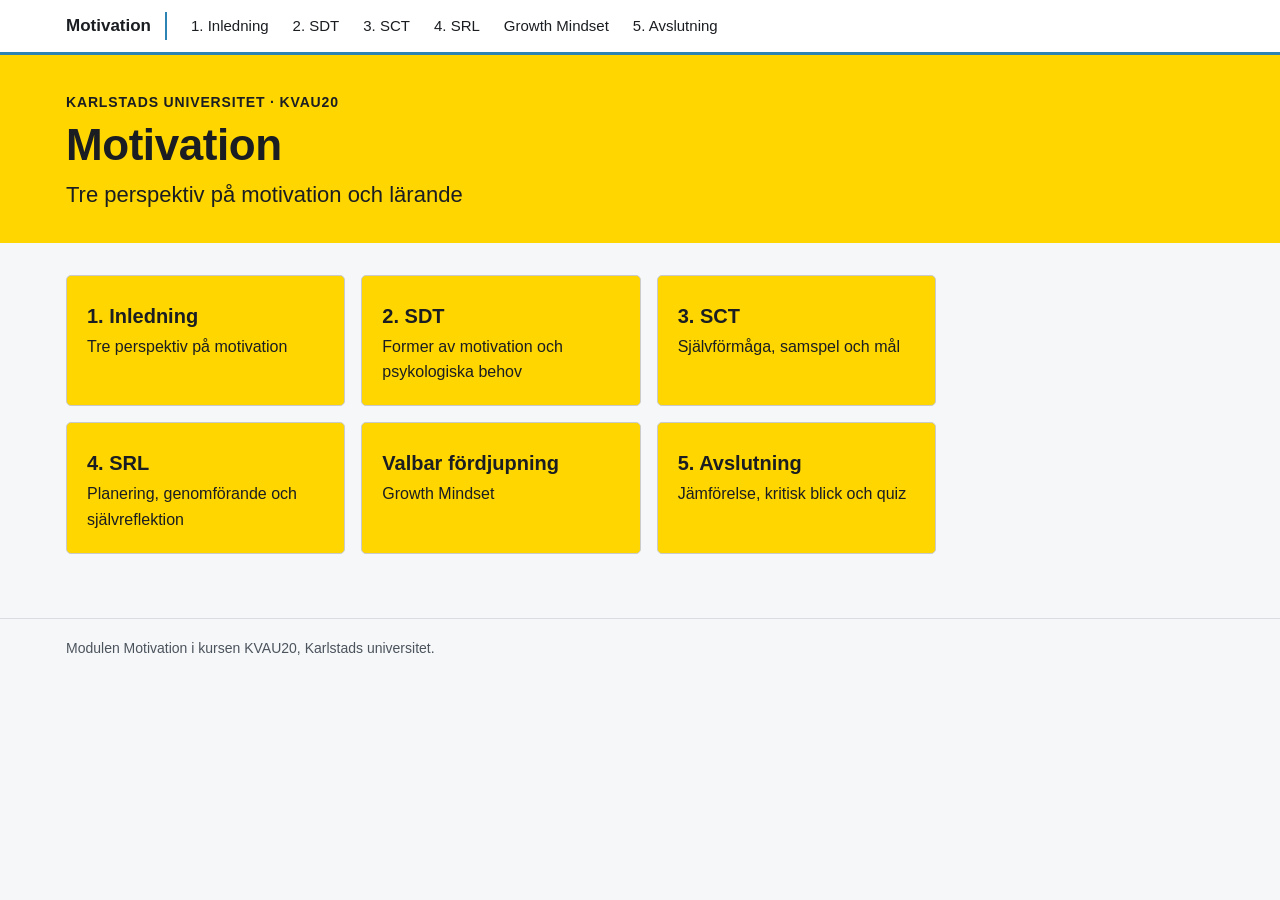
==== index.html @ e8c1c757 "Nya SRL-figurer, jämförelser där allt syns, konfidensintervall Co-Authored-By: Claude Opus 5.5 <nore" ====
<!doctype html>
<html lang="sv">
<head>
<meta charset="utf-8">
<meta name="viewport" content="width=device-width, initial-scale=1">
<meta name="robots" content="noindex, nofollow">
<meta name="color-scheme" content="only light">
<title>Motivation</title>
<link rel="stylesheet" href="assets/stil.css?v=200b1d90">
</head>
<body>
<a class="sr" href="#innehall">Till innehållet</a>
<header class="topp"><div class="topp-inre"><a class="modul-lank" href="index.html">Motivation</a><nav class="delmeny" aria-label="Modulens delar"><ul><li><a href="inledning.html">1. Inledning</a></li><li><a href="sdt.html">2. SDT</a></li><li><a href="sct.html">3. SCT</a></li><li><a href="srl.html">4. SRL</a></li><li><a href="growth-mindset.html">Growth Mindset</a></li><li><a href="avslutning.html">5. Avslutning</a></li></ul></nav></div></header>
<div class="band"><div class="band-inre">
<p class="etikett">Karlstads universitet · KVAU20</p>
<h1>Motivation</h1>
<p class="under">Tre perspektiv på motivation och lärande</p>
</div></div>
<div class="ram"><main id="innehall" class="modul-main">
<div class="rutor"><a class="ruta" href="inledning.html"><h2>1. Inledning</h2><p>Tre perspektiv på motivation</p></a><a class="ruta" href="sdt.html"><h2>2. SDT</h2><p>Former av motivation och psykologiska behov</p></a><a class="ruta" href="sct.html"><h2>3. SCT</h2><p>Självförmåga, samspel och mål</p></a><a class="ruta" href="srl.html"><h2>4. SRL</h2><p>Planering, genomförande och självreflektion</p></a><a class="ruta" href="growth-mindset.html"><h2>Valbar fördjupning</h2><p>Growth Mindset</p></a><a class="ruta" href="avslutning.html"><h2>5. Avslutning</h2><p>Jämförelse, kritisk blick och quiz</p></a></div>
</main></div>
<footer class="fot"><div>Modulen Motivation i kursen KVAU20, Karlstads universitet.</div></footer>
<script src="assets/sida.js?v=d837d288" defer></script>
</body>
</html>
---- assets/stil.css ----
/* Motivation – webbplatsens stil. Grundfärgerna kommer från Canvas-modulen (KaU-gul och blå). */

:root {
  --gul: #ffd600;
  --gul-mjuk: #fff6c2;
  --bla: #2d83b3;
  --bla-text: #1d6896;
  --bla-yta: #e7f1f8;
  --bg: #f6f7f8;
  --yta: #ffffff;
  --text: #1a1d21;
  --text-2: #4b535d;
  --linje: #d9dde2;
  --pa-gul: #1a1d21;
  /* Kategorier i teorin */
  --autonom: #2e7d4f;
  --autonom-yta: #e2f1e7;
  --kontroll: #b4532a;
  --kontroll-yta: #f9e7de;
  --amot: #69717c;
  --amot-yta: #eceef1;
  /* Designmärkning */
  --d-samband: #1d6896;
  --d-overtid: #6d4aa8;
  --d-experiment: #8f5a00;
  --d-intervention: #0f7470;
  --skugga: 0 1px 2px rgba(20, 24, 30, .06), 0 2px 8px rgba(20, 24, 30, .05);
  --radie: 6px;
  color-scheme: light;
}

*, *::before, *::after { box-sizing: border-box; }
html { -webkit-text-size-adjust: 100%; scroll-padding-top: 72px; }
body {
  margin: 0;
  background: var(--bg);
  color: var(--text);
  font: 17px/1.62 -apple-system, BlinkMacSystemFont, "Segoe UI", Roboto, "Helvetica Neue", Arial, sans-serif;
}
a { color: var(--bla-text); text-underline-offset: 2px; }
a:hover { text-decoration-thickness: 2px; }
:focus-visible { outline: 3px solid var(--bla); outline-offset: 2px; border-radius: 3px; }
img, iframe { max-width: 100%; }
.sr { position: absolute; width: 1px; height: 1px; overflow: hidden; clip: rect(0 0 0 0); white-space: nowrap; }

/* ---------- Navigering ---------- */
.topp {
  position: sticky; top: 0; z-index: 20;
  background: var(--yta);
  border-bottom: 3px solid var(--bla);
}
.topp-inre {
  max-width: 1180px; margin: 0 auto; padding: 0 16px;
  display: flex; align-items: center; gap: 14px; min-height: 52px;
}
.modul-lank {
  font-weight: 700; color: var(--text); text-decoration: none; white-space: nowrap;
  padding-right: 14px; border-right: 2px solid var(--bla);
}
.delmeny { overflow-x: auto; scrollbar-width: none; flex: 1; }
.delmeny::-webkit-scrollbar { display: none; }
.delmeny ul { list-style: none; display: flex; gap: 4px; margin: 0; padding: 0; }
.delmeny a, .delmeny span {
  display: block; padding: 6px 10px; border-radius: 4px; white-space: nowrap;
  color: var(--text); text-decoration: none; font-size: 15px;
}
.delmeny a:hover { background: var(--bla-yta); }
.delmeny [aria-current="page"] { background: var(--gul); color: var(--pa-gul); font-weight: 700; }
.delmeny .ej-klar { color: var(--text-2); opacity: .6; }

/* ---------- Sidhuvud ---------- */
.band { background: var(--gul); color: var(--pa-gul); }
.band-inre { max-width: 1180px; margin: 0 auto; padding: 36px 16px 30px; }
.etikett { font-size: 14px; font-weight: 700; letter-spacing: .06em; text-transform: uppercase; margin: 0 0 6px; }
.band h1 { font-size: clamp(30px, 5vw, 44px); line-height: 1.12; margin: 0; letter-spacing: -.01em; }
.band .under { font-size: clamp(18px, 2.4vw, 22px); margin: 8px 0 0; }

.ram {
  max-width: 1180px; margin: 0 auto; padding: 0 16px 64px;
  display: grid; grid-template-columns: minmax(0, 1fr); gap: 48px;
}
@media (min-width: 1040px) { .ram { grid-template-columns: minmax(0, 1fr) 230px; } }
main { min-width: 0; max-width: 760px; }
.ingress { font-size: 20px; line-height: 1.55; color: var(--text); margin: 28px 0 24px; }

/* Innehållsförteckning */
.inneh { font-size: 15px; }
.inneh-ruta { position: sticky; top: 76px; margin-top: 28px; }
.inneh h2 { font-size: 13px; text-transform: uppercase; letter-spacing: .06em; color: var(--text-2); margin: 0 0 8px; border: 0; padding: 0; }
.inneh h2::before { display: none; }
.inneh ol { list-style: none; margin: 0; padding: 0; border-left: 2px solid var(--linje); }
.inneh a { display: block; padding: 4px 0 4px 12px; margin-left: -2px; border-left: 2px solid transparent; color: var(--text-2); text-decoration: none; }
.inneh a:hover { color: var(--text); }
.inneh a.aktiv { border-left-color: var(--bla); color: var(--text); font-weight: 600; }
@media (max-width: 1039px) {
  .inneh { order: -1; }
  .inneh-ruta { position: static; margin: 20px 0 0; }
  details.inneh-mobil > summary { cursor: pointer; font-weight: 600; padding: 10px 14px; background: var(--yta); border: 1px solid var(--linje); border-radius: var(--radie); }
  details.inneh-mobil ol { margin: 10px 0 0 4px; }
}
@media (min-width: 1040px) {
  .inneh { grid-column: 2; grid-row: 1; }
  details.inneh-mobil > summary { display: none; }
}

/* ---------- Typografi i innehållet ---------- */
main h2 {
  font-size: 28px; line-height: 1.2; margin: 56px 0 16px; padding-top: 8px;
}
main h2::before {
  content: ""; display: block; width: 44px; height: 5px; background: var(--gul); margin-bottom: 14px; border-radius: 2px;
}
main h3 { font-size: 21px; line-height: 1.3; margin: 36px 0 10px; }
main h4 { font-size: 18px; margin: 0; }
main p, main li { max-width: 70ch; }
main ul, main ol { padding-left: 1.3em; }
main li + li { margin-top: 4px; }
em { font-style: italic; }
table { border-collapse: collapse; width: 100%; font-size: 15px; font-variant-numeric: tabular-nums; }
th, td { text-align: left; padding: 6px 10px; border-bottom: 1px solid var(--linje); }
th { font-weight: 600; }

/* ---------- Paneler ---------- */
.mal, .las, .dilemma, .missforstand, .figur, .kort {
  background: var(--yta); border: 1px solid var(--linje); border-radius: var(--radie); box-shadow: var(--skugga);
}
.mal { padding: 16px 20px; border-left: 6px solid var(--gul); }
.mal p { margin: 0 0 6px; font-weight: 600; }
.mal ul { margin: 0; }
.las { padding: 18px 20px; }
.las p:first-child { margin-top: 0; }
.las p:last-child { margin-bottom: 0; }
.dilemma { padding: 18px 20px; background: var(--gul-mjuk); border-color: transparent; border-left: 6px solid var(--gul); }
.dilemma p:first-child { margin-top: 0; }
.dilemma p:last-child { margin-bottom: 0; }
.missforstand { padding: 16px 20px; border-left: 6px solid var(--bla); margin-top: 24px; }
.missforstand p { margin: 0; }

/* Behov */
.behov ul { list-style: none; padding: 0; display: grid; gap: 12px; grid-template-columns: repeat(auto-fit, minmax(200px, 1fr)); }
.behov li { margin: 0; padding: 14px 16px; background: var(--autonom-yta); border-radius: var(--radie); border-top: 4px solid var(--autonom); }
.behov li strong { display: block; font-size: 18px; }

/* Film */
.film { margin: 0; }
.film-ram { position: relative; aspect-ratio: 16 / 9; background: #000; border-radius: var(--radie); overflow: hidden; }
.film-ram iframe { position: absolute; inset: 0; width: 100%; height: 100%; border: 0; }
.film-info { font-size: 15px; color: var(--text-2); margin-top: 8px; }

/* Forskningskort */
.kort { padding: 18px 20px; margin: 16px 0; border-top: 4px solid var(--d-farg, var(--linje)); }
.kort[data-design="Samband"] { --d-farg: var(--d-samband); }
.kort[data-design="Över tid"] { --d-farg: var(--d-overtid); }
.kort[data-design="Experiment"] { --d-farg: var(--d-experiment); }
.kort[data-design="Intervention"] { --d-farg: var(--d-intervention); }
.kort-topp { display: flex; flex-wrap: wrap; align-items: baseline; justify-content: space-between; gap: 6px 12px; margin-bottom: 10px; }
.design { font-size: 13px; font-weight: 700; letter-spacing: .04em; text-transform: uppercase; color: var(--d-farg); }
.kort dl { margin: 0; display: grid; grid-template-columns: 110px minmax(0, 1fr); gap: 6px 14px; font-size: 16px; }
.kort dt { font-weight: 600; color: var(--text-2); }
.kort dd { margin: 0; }
.kort dd p { margin: 0; }
.kort dt:last-of-type, .kort dt:last-of-type + dd { color: var(--text-2); }
@media (max-width: 560px) {
  .kort dl { grid-template-columns: 1fr; gap: 0; }
  .kort dd { margin-bottom: 8px; }
}

/* Figurer */
.figur { padding: 18px 20px 14px; margin: 18px 0; }
.figur-kalla { font-size: 14px; color: var(--text-2); margin: 12px 0 0; }
.figur details { margin-top: 10px; font-size: 15px; }
.figur summary { cursor: pointer; color: var(--bla-text); }

/* Regleringskontinuumet */
.kont { display: grid; grid-template-columns: repeat(6, minmax(0, 1fr)); gap: 6px; }
.kont-klammer { font-size: 13px; font-weight: 600; color: var(--text-2); text-align: center; border: 2px solid var(--linje); border-bottom: 0; border-radius: 6px 6px 0 0; padding: 2px 4px 6px; }
.kont-knapp {
  font: inherit; font-size: 14px; line-height: 1.25; text-align: center; cursor: pointer;
  min-height: 64px; padding: 8px 6px; border-radius: 6px; border: 2px solid transparent;
  background: var(--k-yta); color: var(--text);
}
.kont-knapp[data-kat="amot"] { --k-yta: var(--amot-yta); --k: var(--amot); }
.kont-knapp[data-kat="kontroll"] { --k-yta: var(--kontroll-yta); --k: var(--kontroll); }
.kont-knapp[data-kat="autonom"] { --k-yta: var(--autonom-yta); --k: var(--autonom); }
.kont-knapp { border-bottom: 5px solid var(--k); }
.kont-knapp:hover { border-color: var(--k); }
.kont-knapp[aria-pressed="true"] { border-color: var(--k); background: var(--k); color: #fff; }
.kont-kat { font-size: 13px; font-weight: 700; text-align: center; padding-top: 6px; border-top: 3px solid var(--k); color: var(--k); }
.kont-kat[data-kat="kontroll"] { --k: var(--kontroll); }
.kont-kat[data-kat="autonom"] { --k: var(--autonom); }
.kont-kat[data-kat="amot"] { --k: var(--amot); }
.kont-axel { grid-column: 1 / -1; display: flex; align-items: center; gap: 8px; font-size: 13px; color: var(--text-2); margin-top: 4px; }
.kont-axel::after { content: ""; flex: 1; height: 2px; background: linear-gradient(90deg, var(--linje), var(--text-2)); order: 1; }
.kont-axel span:last-child { order: 2; }
.kont-detalj { margin-top: 14px; padding: 14px 16px; border-radius: var(--radie); background: var(--bg); border-left: 5px solid var(--k, var(--linje)); min-height: 96px; }
.kont-detalj h4 { font-size: 18px; }
.kont-detalj .eng { color: var(--text-2); font-style: italic; font-weight: 400; }
.kont-detalj p { margin: 6px 0 0; }
.kont-detalj .kat { font-size: 14px; font-weight: 600; color: var(--k); }
@media (max-width: 640px) {
  .kont { grid-template-columns: 1fr; }
  .kont-klammer, .kont-kat, .kont-axel { display: none; }
  .kont-knapp { min-height: 0; text-align: left; padding: 10px 12px; border-bottom-width: 2px; border-left: 6px solid var(--k); }
  .kont-knapp small { display: block; font-size: 12px; color: inherit; opacity: .8; }
}
@media (min-width: 641px) { .kont-knapp small { display: none; } }

/* Stapeldiagram */
.diagram-val { display: flex; flex-wrap: wrap; gap: 6px; margin-bottom: 14px; }
.diagram-val button {
  font: inherit; font-size: 15px; cursor: pointer; padding: 6px 12px; border-radius: 999px;
  border: 1px solid var(--linje); background: var(--yta); color: var(--text);
}
.diagram-val button[aria-pressed="true"] { background: var(--bla); border-color: var(--bla); color: #fff; }
.staplar { display: grid; grid-template-columns: minmax(110px, 190px) minmax(0, 1fr); gap: 8px 12px; align-items: center; font-size: 15px; }
.stapel-namn { text-align: right; line-height: 1.25; }
.stapel-spar { position: relative; height: 28px; }
.stapel-noll { position: absolute; top: -4px; bottom: -4px; width: 2px; background: var(--text-2); opacity: .5; }
.stapel { position: absolute; top: 4px; height: 20px; border-radius: 3px; background: var(--s, var(--bla)); transition: left .35s ease, width .35s ease; }
.stapel-varde { position: absolute; top: 3px; font-size: 14px; font-weight: 600; font-variant-numeric: tabular-nums; white-space: nowrap; transition: left .35s ease; }
.stapel[data-kat="amot"] { --s: var(--amot); }
.stapel[data-kat="kontroll"] { --s: var(--kontroll); }
.stapel[data-kat="autonom"] { --s: var(--autonom); }
.stapel-skala { grid-column: 2; position: relative; height: 18px; font-size: 12px; color: var(--text-2); border-top: 1px solid var(--linje); }
.stapel-skala span { position: absolute; transform: translateX(-50%); top: 2px; }
.forklaring { display: flex; flex-wrap: wrap; gap: 4px 16px; font-size: 14px; color: var(--text-2); margin-top: 10px; }
.forklaring span::before { content: ""; display: inline-block; width: 12px; height: 12px; border-radius: 2px; margin-right: 6px; vertical-align: -1px; background: var(--s); }
@media (prefers-reduced-motion: reduce) { .stapel, .stapel-varde { transition: none; } }
@media (max-width: 480px) { .staplar { grid-template-columns: 96px minmax(0, 1fr); font-size: 14px; } }

/* Läsning och fördjupning */
.doi { font-size: 14px; white-space: nowrap; }
.fordjupning h3 { font-size: 15px; text-transform: uppercase; letter-spacing: .05em; color: var(--text-2); margin: 28px 0 10px; }
.fordjupning ul { list-style: none; padding: 0; display: grid; gap: 12px; grid-template-columns: repeat(auto-fit, minmax(260px, 1fr)); }
.fordjupning li { margin: 0; padding: 14px 16px; background: var(--yta); border: 1px solid var(--linje); border-radius: var(--radie); font-size: 16px; box-shadow: var(--skugga); }
.fordjupning li strong { display: block; }
.fordjupning .doi { display: inline-block; margin-top: 6px; }

/* Quiz */
.quiz { display: grid; gap: 16px; }
.quiz-status { display: flex; align-items: center; justify-content: space-between; gap: 12px; flex-wrap: wrap; font-weight: 600; }
.quiz-status button, .quiz-om { font: inherit; font-size: 15px; cursor: pointer; padding: 6px 14px; border-radius: 4px; border: 1px solid var(--linje); background: var(--yta); color: var(--text); }
.quiz-fraga { background: var(--yta); border: 1px solid var(--linje); border-radius: var(--radie); padding: 16px 18px; box-shadow: var(--skugga); }
.quiz-fraga h3 { font-size: 17px; margin: 0 0 12px; line-height: 1.4; }
.quiz-fraga h3 span { color: var(--text-2); font-weight: 600; margin-right: 6px; }
.quiz-alt { display: grid; gap: 8px; }
.quiz-alt button {
  font: inherit; font-size: 16px; text-align: left; cursor: pointer; padding: 10px 14px; border-radius: 6px;
  border: 1px solid var(--linje); background: var(--bg); color: var(--text);
}
.quiz-alt button:hover:not(:disabled) { border-color: var(--bla); }
.quiz-alt button:disabled { cursor: default; }
.quiz-alt button.ratt { background: var(--autonom-yta); border-color: var(--autonom); font-weight: 600; }
.quiz-alt button.fel { background: var(--kontroll-yta); border-color: var(--kontroll); }
.quiz-svar { margin: 12px 0 0; font-size: 16px; }
.quiz-svar strong.ratt { color: var(--autonom); }
.quiz-svar strong.fel { color: var(--kontroll); }

/* Föregående och nästa */
.blad { display: grid; grid-template-columns: 1fr 1fr; gap: 12px; margin-top: 64px; }
.blad a { display: block; padding: 14px 16px; background: var(--yta); border: 1px solid var(--linje); border-radius: var(--radie); text-decoration: none; color: var(--text); }
.blad a:hover { border-color: var(--bla); }
.blad small { display: block; color: var(--text-2); font-size: 13px; }
.blad .nasta { text-align: right; grid-column: 2; }

/* Modulsidan */
.rutor { display: grid; gap: 16px; grid-template-columns: repeat(auto-fill, minmax(250px, 1fr)); margin-top: 32px; }
.ruta {
  display: block; padding: 20px; border-radius: 5px; background: var(--gul); color: var(--pa-gul);
  border: 1px solid #cacaca; text-decoration: none; transition: transform .15s ease, box-shadow .15s ease;
}
a.ruta:hover { transform: translateY(-2px); box-shadow: 0 6px 16px rgba(0, 0, 0, .12); }
.ruta h2 { font-size: 20px; margin: 0 0 6px; }
.ruta h2::before { display: none; }
.ruta p { margin: 0; font-size: 16px; }
.ruta.ej-klar { opacity: .55; }
.ruta.ej-klar small { display: block; margin-top: 8px; font-size: 13px; font-weight: 600; }
.modul-main { max-width: none; }

footer.fot { border-top: 1px solid var(--linje); color: var(--text-2); font-size: 14px; }
footer.fot div { max-width: 1180px; margin: 0 auto; padding: 18px 16px 28px; }

/* Hopplänk och rubrik i innehållsförteckningen */
.sr:focus { position: fixed; left: 12px; top: 12px; width: auto; height: auto; clip: auto; z-index: 50; padding: 8px 14px; background: var(--gul); color: var(--pa-gul); }
@media (max-width: 1039px) { .inneh-rubrik { display: none; } }

/* Mobil: kontinuumet staplas lodrätt, tätare avstånd */
@media (max-width: 640px) {
  .kont > * { grid-column: auto !important; }
}
@media (max-width: 1039px) {
  .ram { gap: 0; }
  .ingress { margin-top: 24px; }
}
.fordjupning .doi { display: block; }

/* ---------- Kolumner: jämförelse där allt syns samtidigt ---------- */
.kolumner { display: grid; grid-template-columns: repeat(var(--n), minmax(0, 1fr)); column-gap: 14px; row-gap: 0; }
.kolumn {
  display: grid; grid-template-rows: subgrid; align-content: start;
  background: var(--bg); border-radius: var(--radie); border-top: 5px solid var(--gul); padding: 4px 16px 14px; margin-bottom: 12px;
}
.kolumn > * { margin: 8px 0 0; max-width: none; font-size: 16px; }
.kolumn > .kolumn-rubrik { font-size: 18px; margin-top: 10px; }
.kolumn[data-ton="ljus"] { border-top-color: var(--autonom); }
.kolumn[data-ton="mork"] { border-top-color: var(--kontroll); }
.kolumn[data-ton="sdt"] { border-top-color: var(--autonom); }
.kolumn[data-ton="sct"] { border-top-color: var(--bla); }
.kolumn[data-ton="srl"] { border-top-color: var(--d-overtid); }
.kedja { display: flex; flex-direction: column; align-items: flex-start; gap: 4px; margin: 10px 0 0; }
.kedja-steg { padding: 7px 12px; border-radius: var(--radie); background: var(--yta); border: 1px solid var(--linje); font-size: 15px; line-height: 1.3; }
.kedja-pil { color: var(--text-2); font-weight: 700; padding-left: 14px; }
.kolumn[data-ton="ljus"] .kedja-steg { background: var(--autonom-yta); border-color: transparent; }
.kolumn[data-ton="mork"] .kedja-steg { background: var(--kontroll-yta); border-color: transparent; }
@media (max-width: 700px) { .kolumner { grid-template-columns: 1fr; } }

/* ---------- Cykel och triangel ---------- */
.cykel { position: relative; width: min(100%, 460px); aspect-ratio: 1; margin: 0 auto; }
.cykel-svg { position: absolute; inset: 0; width: 100%; height: 100%; overflow: visible; }
.cykel-nod {
  position: absolute; transform: translate(-50%, -50%); width: 36%; min-height: 64px; padding: 8px 10px;
  font: inherit; font-size: 15px; font-weight: 600; line-height: 1.25; cursor: pointer;
  border-radius: 10px; border: 2px solid var(--bla); background: var(--yta); color: var(--text); box-shadow: var(--skugga);
}
.cykel-nod:hover { background: var(--bla-yta); }
.cykel-nod[aria-pressed="true"] { background: var(--bla); color: #fff; }
.cykel-mitt { position: absolute; left: 50%; top: 50%; transform: translate(-50%, -50%); width: 34%; text-align: center; font-size: 14px; color: var(--text-2); font-style: italic; }
.kont-detalj ul { margin: 8px 0 0; }
@media (max-width: 480px) { .cykel-nod { font-size: 13px; padding: 6px; min-height: 54px; width: 40%; } }

/* ---------- Cirkumplexmodellen ---------- */
.cirkel { max-width: 520px; margin: 0 auto; display: grid; grid-template-columns: auto minmax(0, 1fr) auto; align-items: center; gap: 4px 6px; }
.cirkel-svg { grid-column: 2; grid-row: 2; overflow: visible; }
.cirkel > span { font-size: 14px; font-weight: 600; color: var(--text-2); text-align: center; }
.cirkel .ax-o { grid-column: 2; grid-row: 1; }
.cirkel .ax-n { grid-column: 2; grid-row: 3; }
.cirkel .ax-v, .cirkel .ax-h { grid-row: 2; writing-mode: vertical-rl; }
.cirkel .ax-v { grid-column: 1; transform: rotate(180deg); }
.cirkel .ax-h { grid-column: 3; }
.cirkel-svg { width: 100%; height: auto; display: block; }
.cirkel-stil { font-size: 14px; font-weight: 700; }
.cirkel-axel { font-size: 14px; fill: var(--text-2); font-weight: 600; }
.cirkel-del { cursor: pointer; outline: none; }
.cirkel-del path { fill: var(--yta); stroke: var(--f); stroke-width: 2; transition: fill .2s; }
.cirkel-namn { font-size: 15px; fill: var(--text); pointer-events: none; }
.cirkel-stil { pointer-events: none; }
.cirkel-del:hover path { fill: var(--bg); }
.cirkel-del:focus-visible path { stroke-width: 4; }
.cirkel-del[aria-pressed="true"] path { fill: var(--fy); stroke-width: 5; }
.cirkel-namn.vald { font-weight: 700; }

/* ---------- Vägmodell och korsförskjuten modell ---------- */
.vag { position: relative; display: grid; grid-template-columns: minmax(0, 1.2fr) minmax(48px, 1fr) minmax(0, .8fr); grid-template-rows: repeat(var(--rader), minmax(66px, auto)); gap: 10px 0; }
.vag-svg { position: absolute; inset: 0; width: 100%; height: 100%; pointer-events: none; }
.vag-kalla {
  grid-column: 1; position: relative; z-index: 1; font: inherit; font-size: 15px; line-height: 1.25; text-align: left; cursor: pointer;
  padding: 8px 12px; border-radius: var(--radie); border: 2px solid var(--linje); background: var(--yta); color: var(--text);
}
.vag-kalla small { display: block; font-size: 13px; color: var(--text-2); margin-top: 2px; font-variant-numeric: tabular-nums; }
.vag-kalla:hover { border-color: var(--bla); }
.vag-kalla[aria-pressed="true"] { border-color: var(--bla); background: var(--bla-yta); }
.vag-mal {
  grid-column: 3; grid-row: 1 / -1; align-self: center; position: relative; z-index: 1;
  padding: 14px 12px; border-radius: var(--radie); background: var(--gul); color: var(--pa-gul); font-weight: 700; text-align: center;
}
.kors { position: relative; display: grid; grid-template-columns: minmax(0, 1fr) minmax(60px, 1.3fr) minmax(0, 1fr); grid-template-rows: auto 70px 70px; row-gap: 46px; margin: 6px 0; }
.kors-tid { font-size: 13px; font-weight: 700; color: var(--text-2); text-transform: uppercase; letter-spacing: .05em; text-align: center; margin-bottom: -36px; }
.kors-ruta { position: relative; z-index: 1; display: flex; align-items: center; justify-content: center; text-align: center; padding: 8px; border-radius: var(--radie); background: var(--yta); border: 2px solid var(--d-overtid); font-weight: 600; font-size: 15px; }
.kors-b { font-size: 14px; font-weight: 700; fill: var(--d-overtid); paint-order: stroke; stroke: var(--yta); stroke-width: 4px; }

/* ---------- Skattningar med intervall ---------- */
.intervall .stapel-spar { cursor: pointer; }
.iv-namn { font: inherit; font-size: 15px; line-height: 1.25; text-align: right; cursor: pointer; background: none; border: 0; padding: 4px 6px; border-radius: 4px; color: var(--text); }
.iv-namn:hover { background: var(--bg); }
.iv-namn[aria-pressed="true"] { background: var(--bla-yta); font-weight: 600; }
.iv-linje { position: absolute; top: 13px; height: 2px; background: var(--d-intervention); }
.iv-linje::before, .iv-linje::after { content: ""; position: absolute; top: -5px; width: 2px; height: 12px; background: var(--d-intervention); }
.iv-linje::before { left: 0; } .iv-linje::after { right: 0; }
.iv-punkt { position: absolute; top: 7px; width: 14px; height: 14px; margin-left: -7px; border-radius: 50%; background: var(--d-intervention); border: 2px solid var(--yta); }
.stapel-varde.saknas { font-weight: 400; font-style: italic; color: var(--text-2); }

/* Länkar i flikar till avsnitt */
.till-avsnitt { display: inline-block; margin-top: 4px; font-weight: 600; }
.quiz-status > span { flex: 1; }
.quiz-status button[hidden] { display: none; }

/* Smala skärmar: vägmodell och cirkel */
@media (max-width: 560px) {
  .vag { grid-template-columns: minmax(0, 1.4fr) minmax(32px, .6fr) minmax(0, 1fr); }
  .vag-kalla { font-size: 14px; padding: 6px 8px; }
  .vag-mal { font-size: 14px; padding: 10px 6px; overflow-wrap: anywhere; hyphens: auto; }
  .cirkel-namn { font-size: 21px; }
  .cirkel-stil { font-size: 17px; }
  .cirkel { gap: 2px; }
  .cirkel > span { font-size: 13px; }
}

/* ---------- Begreppsfigur: nästlade nivåer och ett sidobegrepp ---------- */
.begreppsfigur {
  display: grid; grid-template-columns: minmax(0, 1.6fr) minmax(0, 1fr); gap: 16px 20px; align-items: center;
  padding: 18px 20px 14px; margin: 18px 0; background: var(--yta); border: 1px solid var(--linje); border-radius: var(--radie); box-shadow: var(--skugga);
}
.begreppsfigur > .figur-kalla { grid-column: 1 / -1; }
.bf-niva { border-radius: 10px; padding: 12px 14px 14px; font-size: 15px; line-height: 1.45; }
.bf-niva > p { margin: 0 0 4px; max-width: none; }
.bf-niva > p strong { font-size: 17px; }
.bf-niva > .bf-niva { margin-top: 10px; }
.bf-1 { background: var(--bg); border: 2px solid var(--linje); }
.bf-2 { background: var(--bla-yta); border: 2px solid #b9d6ea; }
.bf-3 { background: var(--yta); border: 3px solid var(--bla); box-shadow: var(--skugga); }
.bf-utfall { background: var(--yta); border: 3px dashed var(--d-overtid); }
.bf-omfang { display: block; font-size: 12px; font-weight: 700; letter-spacing: .05em; text-transform: uppercase; color: var(--text-2); margin-bottom: 2px; }
.bf-fraga { display: inline-block; margin-top: 6px; padding: 3px 10px; border-radius: 999px; font-weight: 600; font-size: 14px; background: var(--gul); color: var(--pa-gul); }
.bf-sida > p { margin: 0; max-width: none; }
.bf-koppling { display: flex; align-items: center; gap: 8px; font-size: 14px; font-weight: 600; color: var(--text-2); margin-bottom: 8px; }
.bf-koppling::before { content: "←"; font-size: 20px; color: var(--text-2); }
@media (max-width: 700px) {
  .begreppsfigur { grid-template-columns: 1fr; }
  .bf-koppling::before { content: "↑"; }
}
@media (min-width: 701px) { .bf-sida { align-self: end; margin-bottom: 26px; } }

/* ---------- Grupperade staplar ---------- */
.grupp-spar { position: relative; display: grid; gap: 3px; padding: 5px 0; }
.grupp-rad { position: relative; height: 18px; transition: opacity .2s; }
.grupp-rad .stapel { top: 1px; height: 16px; }
.grupp-rad .stapel-varde { top: 0; font-size: 13px; }
.serie-knapp::before { content: ""; display: inline-block; width: 11px; height: 11px; border-radius: 2px; margin-right: 7px; background: var(--s); vertical-align: -1px; }
.diagram-val .serie-knapp[aria-pressed="true"] { background: var(--bg); border-color: var(--text-2); color: var(--text); font-weight: 600; }

/* ---------- Begreppsfält (SRL:s delar) ---------- */
.falt { display: grid; grid-template-columns: minmax(0, 1fr) minmax(0, .8fr) minmax(0, 1fr); grid-template-rows: auto auto; gap: 12px; align-items: stretch; }
.falt > .falt-mitt { grid-column: 2; grid-row: 1 / 3; align-self: center; text-align: center; padding: 16px 10px; border-radius: 10px; background: var(--gul); color: var(--pa-gul); }
.falt > .falt-mitt p { margin: 0; max-width: none; }
.falt > .falt-del { padding: 12px 14px; border-radius: var(--radie); background: var(--bg); border: 1px solid var(--linje); font-size: 15px; }
.falt > .falt-del p { margin: 0 0 4px; max-width: none; }
.falt > :nth-child(1) { grid-column: 1; grid-row: 1; }
.falt > :nth-child(2) { grid-column: 3; grid-row: 1; }
.falt > :nth-child(4) { grid-column: 1; grid-row: 2; }
.falt > :nth-child(5) { grid-column: 3; grid-row: 2; }
@media (max-width: 640px) {
  .falt { grid-template-columns: 1fr; }
  .falt > :nth-child(n) { grid-column: 1; grid-row: auto; }
}

/* ---------- Fasfigur (Zimmerman) ---------- */
.fasfigur { padding: 18px 20px 14px; margin: 18px 0; background: var(--yta); border: 1px solid var(--linje); border-radius: var(--radie); box-shadow: var(--skugga); }
.fas-vaxla { font: inherit; font-size: 15px; cursor: pointer; padding: 6px 14px; border-radius: 999px; border: 1px solid var(--linje); background: var(--yta); color: var(--text); margin-bottom: 14px; }
.fas-vaxla[aria-pressed="true"] { background: var(--bla); border-color: var(--bla); color: #fff; }
.faser { position: relative; display: grid; grid-template-columns: minmax(0, 1fr) minmax(0, 1fr); column-gap: 90px; row-gap: 56px; }
.fas { position: relative; z-index: 1; padding: 12px 14px; border-radius: 10px; background: var(--yta); border: 2px solid var(--bla); font-size: 15px; }
.fas:nth-of-type(2) { grid-column: 1 / 3; grid-row: 1; justify-self: center; width: min(100%, 62%); }
.fas:nth-of-type(1) { grid-column: 1; grid-row: 2; border-color: var(--gul); border-width: 3px; }
.fas:nth-of-type(3) { grid-column: 2; grid-row: 2; }
.fas h4 { font-size: 18px; margin: 0; }
.fas .fas-eng { color: var(--text-2); font-style: italic; font-size: 14px; }
.fas > p { margin: 0; max-width: none; }
.gren { margin-top: 10px; }
.gren p { margin: 0; max-width: none; }
.gren ul { margin: 4px 0 0; padding-left: 1.1em; font-size: 14.5px; }
.gren li + li { margin-top: 1px; }
.fas-exempel { display: none; margin-top: 10px !important; padding: 8px 10px; border-radius: var(--radie); background: var(--gul-mjuk); font-size: 14.5px; }
.visa-exempel .fas-exempel { display: block; }
@media (max-width: 639px) {
  .faser { grid-template-columns: 1fr; row-gap: 40px; padding-right: 26px; }
  .fas:nth-of-type(n) { grid-column: 1; width: auto; justify-self: stretch; }
  .fas:nth-of-type(1) { grid-row: 1; } .fas:nth-of-type(2) { grid-row: 2; } .fas:nth-of-type(3) { grid-row: 3; }
}

/* ---------- Trappa (metakognitiv kunskap) ---------- */
.trappa { display: grid; grid-template-columns: repeat(3, minmax(0, 1fr)); gap: 10px; align-items: end; }
.trappa > .steg { padding: 12px 14px; border-radius: var(--radie) var(--radie) 0 0; background: var(--bla-yta); border-bottom: 4px solid var(--bla); font-size: 15px; }
.trappa > .steg p { margin: 0 0 4px; max-width: none; }
.trappa > .steg:nth-of-type(1) { min-height: 120px; }
.trappa > .steg:nth-of-type(2) { min-height: 165px; }
.trappa > .steg:nth-of-type(3) { min-height: 210px; background: var(--gul-mjuk); border-bottom-color: var(--gul); }
.trappa-axel { grid-column: 1 / -1; font-size: 13px; color: var(--text-2); display: flex; justify-content: space-between; }
@media (max-width: 560px) { .trappa { grid-template-columns: 1fr; } .trappa > .steg:nth-of-type(n) { min-height: 0; } }

/* ---------- Studiedesign ---------- */
.studie { display: grid; grid-template-columns: minmax(0, .8fr) 28px minmax(0, 1.4fr) 28px minmax(0, 1.2fr); align-items: center; gap: 6px 4px; padding: 14px 0; border-top: 1px solid var(--linje); }
.studie:first-of-type { border-top: 0; padding-top: 4px; }
.studie > p { margin: 0; max-width: none; }
.studie > p:first-child { grid-column: 1 / -1; }
.studie > p:not(:first-child) { text-align: center; }
.studie-rubrik { font-weight: 700; font-size: 16px; }
.studie-rubrik .amne { display: inline-block; margin-right: 8px; padding: 1px 8px; border-radius: 999px; background: var(--gul); font-size: 13px; }
.studie > div > p, .studie ul { margin: 0; max-width: none; }
.studie ul { padding-left: 1.1em; }
.studie .urval { padding: 10px; border-radius: var(--radie); border: 2px solid var(--text-2); background: var(--yta); text-align: center; font-size: 14.5px; }
.studie .urval::after { display: block; margin-top: 4px; font-size: 12px; font-weight: 700; color: var(--text-2); }
.studie[data-fordelning="slumpad"] .urval::after { content: "Slumpad fördelning"; }
.studie[data-fordelning="ej slumpad"] .urval::after { content: "Ej slumpad fördelning"; }
.studie .pil { text-align: center; font-size: 22px; color: var(--text-2); }
.studie .villkor ul { list-style: none; padding: 0; display: grid; gap: 5px; }
.studie .villkor li { margin: 0; padding: 6px 10px; border-radius: var(--radie); background: var(--bg); border: 1px solid var(--linje); font-size: 14.5px; }
.studie .villkor li:has(strong) { background: var(--gul-mjuk); border-color: var(--gul); }
.studie .utfall { padding: 8px 10px; border-radius: var(--radie); background: var(--bg); font-size: 14.5px; }
.studie .utfall > p:first-child { font-size: 12px; font-weight: 700; text-transform: uppercase; letter-spacing: .04em; color: var(--text-2); }
.studie-grans { grid-column: 1 / -1; font-size: 14px; color: var(--text-2); }
.studie-grans p { margin: 0; max-width: none; }
@media (max-width: 640px) {
  .studie { grid-template-columns: 1fr; }
  .studie .pil { transform: rotate(90deg); line-height: 1; }
}

/* Påståenden som markerar en kolumn */
.signaler-ruta { margin-bottom: 14px; }
.signaler-rubrik { margin: 0 0 8px; font-weight: 600; font-size: 16px; }
.signaler-rad { display: flex; flex-wrap: wrap; gap: 6px; }
.signaler-rad button {
  font: inherit; font-size: 14.5px; line-height: 1.3; text-align: left; cursor: pointer;
  padding: 7px 12px; border-radius: 999px; border: 1px solid var(--linje); background: var(--yta); color: var(--text);
}
.signaler-rad button:hover { border-color: var(--bla); }
.signaler-rad button[aria-pressed="true"] { background: var(--bla); border-color: var(--bla); color: #fff; }
.kolumn { transition: opacity .2s, box-shadow .2s; }
.kolumner.fokus .kolumn:not(.aktiv) { opacity: .4; }
.kolumn.aktiv { box-shadow: 0 0 0 3px var(--gul); background: var(--gul-mjuk); }
@media (prefers-reduced-motion: reduce) { .kolumn { transition: none; } }

.panelfigur { padding: 18px 20px 14px; margin: 18px 0; background: var(--yta); border: 1px solid var(--linje); border-radius: var(--radie); box-shadow: var(--skugga); }
.panelfigur > .figur-kalla { margin-top: 14px; }

/* Triangel (SCT): runda noder i en egen färg */
.cykel[data-form="triangel"] .cykel-nod { border-radius: 999px; border-color: var(--d-intervention); min-height: 56px; }
.cykel[data-form="triangel"] .cykel-nod:hover { background: #e0f1f0; }
.cykel[data-form="triangel"] .cykel-nod[aria-pressed="true"] { background: var(--d-intervention); color: #fff; }

/* Flöde med returpil */
.flode { position: relative; display: flex; gap: 54px; padding-bottom: 52px; }
.flode-nod {
  position: relative; z-index: 1; flex: 1; font: inherit; font-size: 15px; font-weight: 600; line-height: 1.3; text-align: left; cursor: pointer;
  padding: 10px 14px; border-radius: 4px; border: 0; border-left: 6px solid var(--bla); background: var(--bla-yta); color: var(--text);
}
.flode-nod small { display: block; font-size: 12px; font-weight: 700; letter-spacing: .05em; text-transform: uppercase; color: var(--text-2); margin-bottom: 2px; }
.flode-nod:hover { box-shadow: inset 0 0 0 2px var(--bla); }
.flode-nod[aria-pressed="true"] { background: var(--bla); color: #fff; }
.flode-nod[aria-pressed="true"] small { color: #fff; }
.flode-retur { position: absolute; left: 50%; bottom: 12px; transform: translateX(-50%); padding: 0 8px; background: var(--yta); font-size: 13px; font-weight: 600; color: var(--bla-text); z-index: 1; }
@media (max-width: 640px) {
  .flode { flex-direction: column; gap: 34px; padding: 0 44px 0 0; }
  .flode-retur { left: auto; right: 0; bottom: 50%; transform: rotate(90deg) translateX(50%); transform-origin: right bottom; }
}
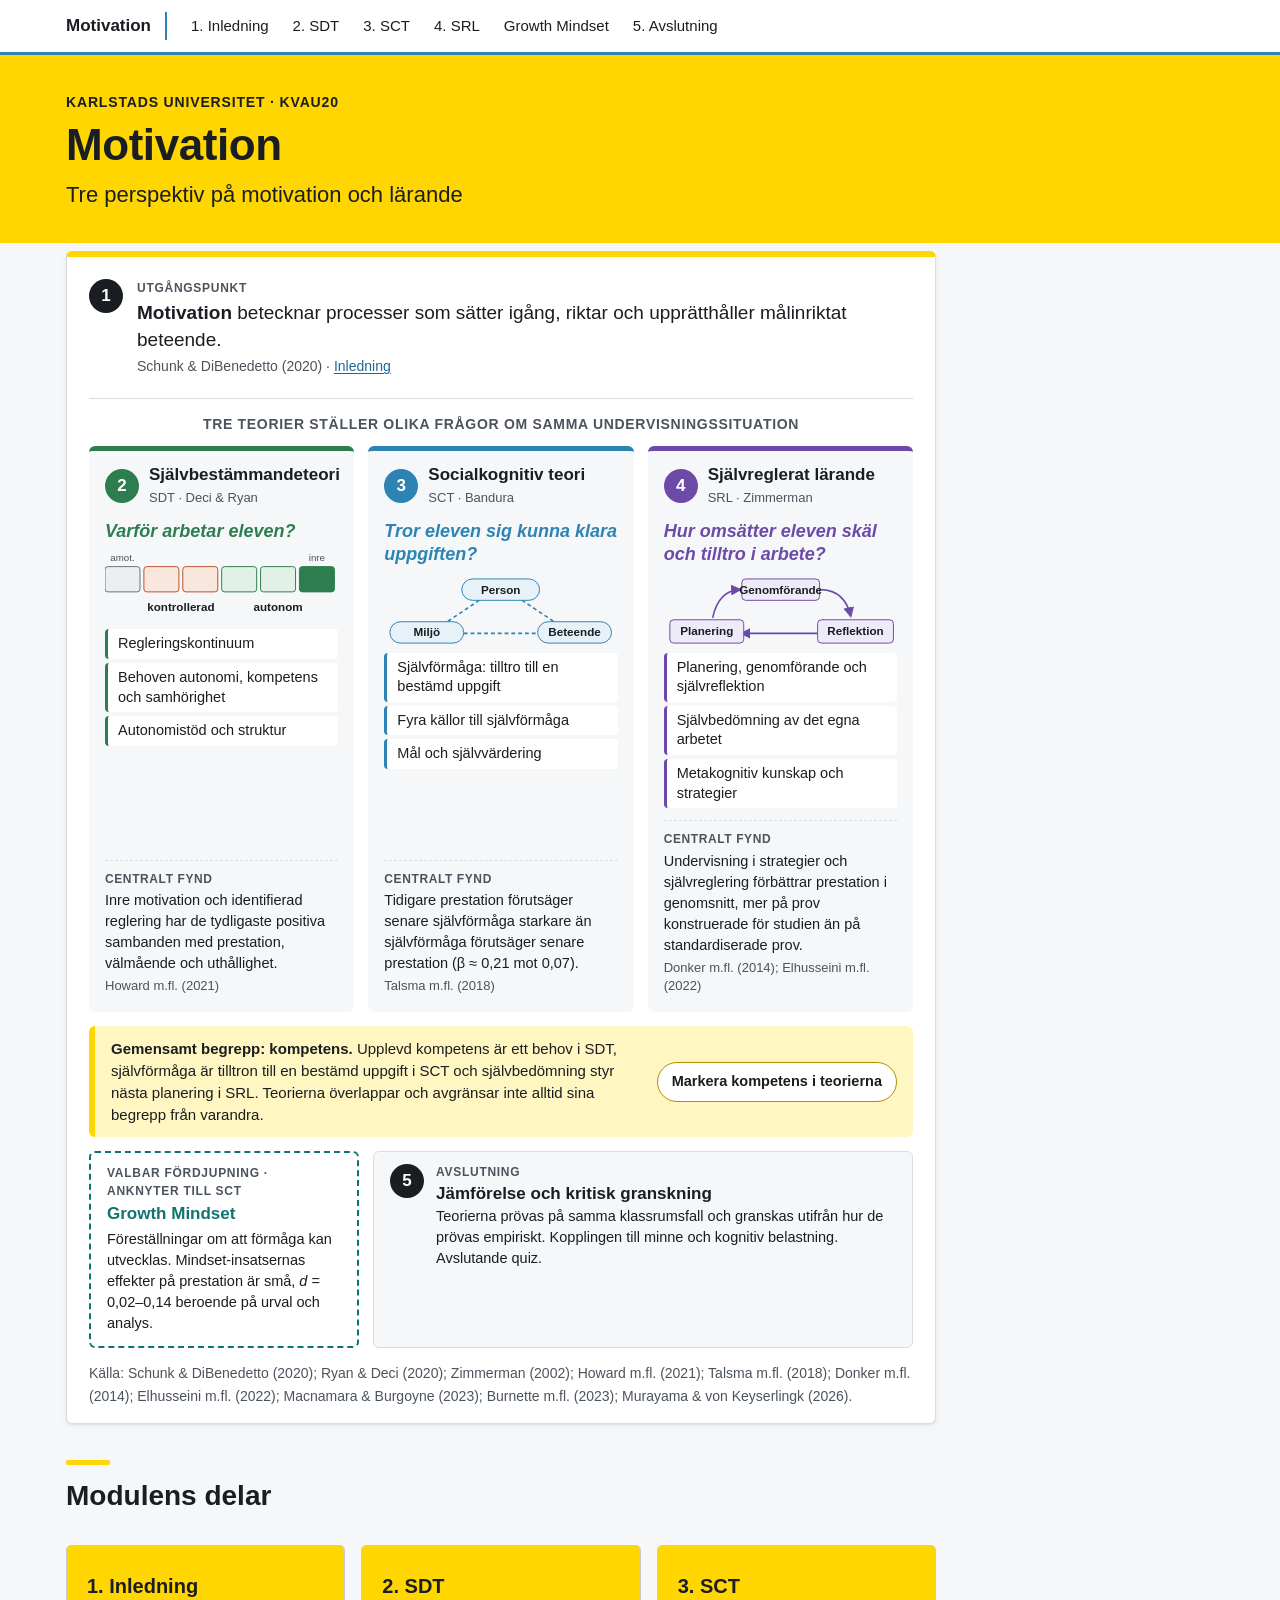
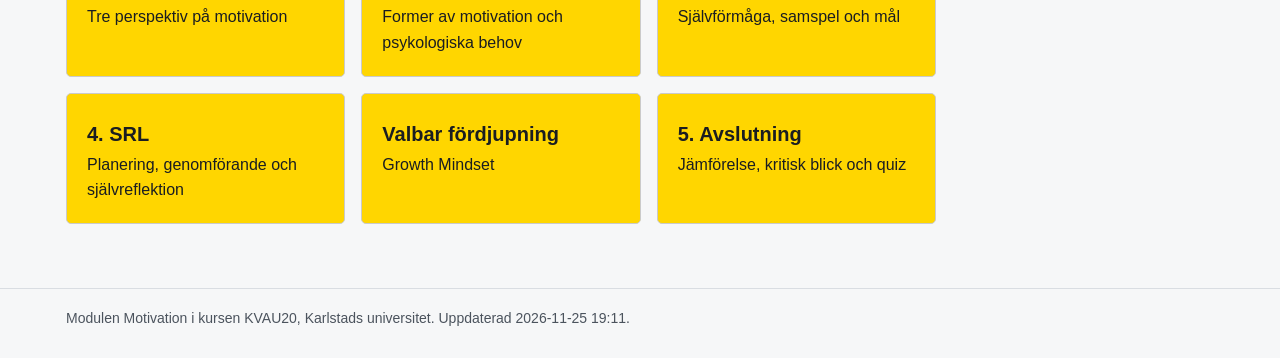
==== commit 18b7b5a2: "Portalfigur för modulen på startsidan och i inledningen Co-Authored-By: Claude Opus 5.5 <noreply@ant" ====
--- a/index.html
+++ b/index.html
@@ -6,7 +6,7 @@
 <meta name="robots" content="noindex, nofollow">
 <meta name="color-scheme" content="only light">
 <title>Motivation</title>
-<link rel="stylesheet" href="assets/stil.css?v=200b1d90">
+<link rel="stylesheet" href="assets/stil.css?v=a5f472f8">
 </head>
 <body>
 <a class="sr" href="#innehall">Till innehållet</a>
@@ -17,9 +17,121 @@
 <p class="under">Tre perspektiv på motivation och lärande</p>
 </div></div>
 <div class="ram"><main id="innehall" class="modul-main">
+<figure class="portal" id="portal" aria-label="Översikt över modulen Motivation">
+<div class="portal-topp">
+<a class="portal-nr" href="inledning.html">1</a>
+<div>
+<p class="portal-etikett">Utgångspunkt</p>
+<p class="portal-def"><strong>Motivation</strong> betecknar processer som sätter igång, riktar och upprätthåller målinriktat beteende.</p>
+<p class="portal-ref">Schunk &amp; DiBenedetto (2020) · <a href="inledning.html">Inledning</a></p>
+</div>
+</div>
+
+<p class="portal-led">Tre teorier ställer olika frågor om samma undervisningssituation</p>
+
+<div class="portal-teorier">
+
+<article class="portal-teori" data-teori="sdt">
+<header>
+<span class="portal-nr">2</span>
+<div><h3><a href="sdt.html">Självbestämmandeteori</a></h3><p class="portal-upphov">SDT · Deci &amp; Ryan</p></div>
+</header>
+<p class="portal-fraga">Varför arbetar eleven?</p>
+<svg class="portal-mini" viewBox="0 0 240 70" role="img" aria-label="Regleringskontinuumet från amotivation via kontrollerad till autonom motivation">
+<rect x="0" y="14" width="36" height="26" rx="3" fill="var(--amot-yta)" stroke="var(--amot)"/>
+<rect x="40" y="14" width="36" height="26" rx="3" fill="var(--kontroll-yta)" stroke="var(--kontroll)"/>
+<rect x="80" y="14" width="36" height="26" rx="3" fill="var(--kontroll-yta)" stroke="var(--kontroll)"/>
+<rect x="120" y="14" width="36" height="26" rx="3" fill="var(--autonom-yta)" stroke="var(--autonom)"/>
+<rect x="160" y="14" width="36" height="26" rx="3" fill="var(--autonom-yta)" stroke="var(--autonom)"/>
+<rect x="200" y="14" width="36" height="26" rx="3" fill="var(--autonom)" stroke="var(--autonom)"/>
+<text x="78" y="60" text-anchor="middle" class="pm-t" fill="var(--kontroll)">kontrollerad</text>
+<text x="178" y="60" text-anchor="middle" class="pm-t" fill="var(--autonom)">autonom</text>
+<text x="18" y="8" text-anchor="middle" class="pm-s">amot.</text>
+<text x="218" y="8" text-anchor="middle" class="pm-s">inre</text>
+</svg>
+<ul class="portal-begrepp">
+<li>Regleringskontinuum</li>
+<li data-kompetens>Behoven autonomi, <mark>kompetens</mark> och samhörighet</li>
+<li>Autonomistöd och struktur</li>
+</ul>
+<p class="portal-fynd"><span>Centralt fynd</span>Inre motivation och identifierad reglering har de tydligaste positiva sambanden med prestation, välmående och uthållighet. <cite>Howard m.fl. (2021)</cite></p>
+</article>
+
+<article class="portal-teori" data-teori="sct">
+<header>
+<span class="portal-nr">3</span>
+<div><h3><a href="sct.html">Socialkognitiv teori</a></h3><p class="portal-upphov">SCT · Bandura</p></div>
+</header>
+<p class="portal-fraga">Tror eleven sig kunna klara uppgiften?</p>
+<svg class="portal-mini" viewBox="0 0 240 70" role="img" aria-label="Ömsesidigt samspel mellan personfaktorer, beteende och miljö">
+<g stroke="var(--bla)" stroke-width="1.6" stroke-dasharray="4 3" fill="none"><line x1="104" y1="20" x2="62" y2="48"/><line x1="136" y1="20" x2="178" y2="48"/><line x1="82" y1="58" x2="158" y2="58"/></g>
+<rect x="80" y="2" width="80" height="22" rx="11" fill="var(--bla-yta)" stroke="var(--bla)"/>
+<rect x="6" y="46" width="76" height="22" rx="11" fill="var(--bla-yta)" stroke="var(--bla)"/>
+<rect x="158" y="46" width="76" height="22" rx="11" fill="var(--bla-yta)" stroke="var(--bla)"/>
+<text x="120" y="17" text-anchor="middle" class="pm-t">Person</text>
+<text x="44" y="61" text-anchor="middle" class="pm-t">Miljö</text>
+<text x="196" y="61" text-anchor="middle" class="pm-t">Beteende</text>
+</svg>
+<ul class="portal-begrepp">
+<li data-kompetens><mark>Självförmåga</mark>: tilltro till en bestämd uppgift</li>
+<li>Fyra källor till självförmåga</li>
+<li>Mål och självvärdering</li>
+</ul>
+<p class="portal-fynd"><span>Centralt fynd</span>Tidigare prestation förutsäger senare självförmåga starkare än självförmåga förutsäger senare prestation (β ≈ 0,21 mot 0,07). <cite>Talsma m.fl. (2018)</cite></p>
+</article>
+
+<article class="portal-teori" data-teori="srl">
+<header>
+<span class="portal-nr">4</span>
+<div><h3><a href="srl.html">Självreglerat lärande</a></h3><p class="portal-upphov">SRL · Zimmerman</p></div>
+</header>
+<p class="portal-fraga">Hur omsätter eleven skäl och tilltro i arbete?</p>
+<svg class="portal-mini" viewBox="0 0 240 70" role="img" aria-label="Zimmermans cykel: planering, genomförande och självreflektion">
+<defs><marker id="pm-pil" viewBox="0 0 10 10" refX="8" refY="5" markerWidth="7" markerHeight="7" orient="auto"><path d="M0,0 L10,5 L0,10 z" fill="var(--d-overtid)"/></marker></defs>
+<g stroke="var(--d-overtid)" stroke-width="1.6" fill="none" marker-end="url(#pm-pil)"><path d="M50,42 Q56,14 78,13"/><path d="M162,13 Q186,14 192,40"/><path d="M164,58 L80,58"/></g>
+<rect x="80" y="2" width="80" height="22" rx="4" fill="#efeaf7" stroke="var(--d-overtid)"/>
+<rect x="6" y="44" width="76" height="24" rx="4" fill="#efeaf7" stroke="var(--d-overtid)"/>
+<rect x="158" y="44" width="78" height="24" rx="4" fill="#efeaf7" stroke="var(--d-overtid)"/>
+<text x="120" y="17" text-anchor="middle" class="pm-t">Genomförande</text>
+<text x="44" y="60" text-anchor="middle" class="pm-t">Planering</text>
+<text x="197" y="60" text-anchor="middle" class="pm-t">Reflektion</text>
+</svg>
+<ul class="portal-begrepp">
+<li>Planering, genomförande och självreflektion</li>
+<li data-kompetens><mark>Självbedömning</mark> av det egna arbetet</li>
+<li>Metakognitiv kunskap och strategier</li>
+</ul>
+<p class="portal-fynd"><span>Centralt fynd</span>Undervisning i strategier och självreglering förbättrar prestation i genomsnitt, mer på prov konstruerade för studien än på standardiserade prov. <cite>Donker m.fl. (2014); Elhusseini m.fl. (2022)</cite></p>
+</article>
+
+</div>
+
+<div class="portal-band portal-kompetens">
+<p><strong>Gemensamt begrepp: kompetens.</strong> Upplevd kompetens är ett behov i SDT, självförmåga är tilltron till en bestämd uppgift i SCT och självbedömning styr nästa planering i SRL. Teorierna överlappar och avgränsar inte alltid sina begrepp från varandra.</p>
+<button type="button" class="portal-knapp" aria-pressed="false">Markera kompetens i teorierna</button>
+</div>
+
+<div class="portal-fot">
+<a class="portal-fordj" href="growth-mindset.html">
+<span class="portal-etikett">Valbar fördjupning · anknyter till SCT</span>
+<strong>Growth Mindset</strong>
+<span>Föreställningar om att förmåga kan utvecklas. Mindset-insatsernas effekter på prestation är små, <i>d</i> = 0,02–0,14 beroende på urval och analys.</span>
+</a>
+<a class="portal-avsl" href="avslutning.html">
+<span class="portal-nr">5</span>
+<span><span class="portal-etikett">Avslutning</span>
+<strong>Jämförelse och kritisk granskning</strong>
+<span>Teorierna prövas på samma klassrumsfall och granskas utifrån hur de prövas empiriskt. Kopplingen till minne och kognitiv belastning. Avslutande quiz.</span></span>
+</a>
+</div>
+
+<figcaption class="figur-kalla">Källa: Schunk &amp; DiBenedetto (2020); Ryan &amp; Deci (2020); Zimmerman (2002); Howard m.fl. (2021); Talsma m.fl. (2018); Donker m.fl. (2014); Elhusseini m.fl. (2022); Macnamara &amp; Burgoyne (2023); Burnette m.fl. (2023); Murayama &amp; von Keyserlingk (2026).</figcaption>
+</figure>
+
+<h2 class="rutor-rubrik">Modulens delar</h2>
 <div class="rutor"><a class="ruta" href="inledning.html"><h2>1. Inledning</h2><p>Tre perspektiv på motivation</p></a><a class="ruta" href="sdt.html"><h2>2. SDT</h2><p>Former av motivation och psykologiska behov</p></a><a class="ruta" href="sct.html"><h2>3. SCT</h2><p>Självförmåga, samspel och mål</p></a><a class="ruta" href="srl.html"><h2>4. SRL</h2><p>Planering, genomförande och självreflektion</p></a><a class="ruta" href="growth-mindset.html"><h2>Valbar fördjupning</h2><p>Growth Mindset</p></a><a class="ruta" href="avslutning.html"><h2>5. Avslutning</h2><p>Jämförelse, kritisk blick och quiz</p></a></div>
 </main></div>
-<footer class="fot"><div>Modulen Motivation i kursen KVAU20, Karlstads universitet.</div></footer>
-<script src="assets/sida.js?v=d837d288" defer></script>
+<footer class="fot"><div>Modulen Motivation i kursen KVAU20, Karlstads universitet. <span class="fot-tid">Uppdaterad 2026-11-25 19:11.</span></div></footer>
+<script src="assets/sida.js?v=60158f55" defer></script>
 </body>
 </html>
--- a/assets/stil.css
+++ b/assets/stil.css
@@ -542,3 +542,74 @@
   .flode { flex-direction: column; gap: 34px; padding: 0 44px 0 0; }
   .flode-retur { left: auto; right: 0; bottom: 50%; transform: rotate(90deg) translateX(50%); transform-origin: right bottom; }
 }
+
+/* ---------- Klickinstruktion ---------- */
+.klick-tips { display: flex; align-items: center; gap: 8px; margin: 0 0 14px !important; padding: 7px 12px; border-radius: var(--radie); background: var(--bla-yta); color: var(--bla-text); font-size: 15px; font-weight: 600; max-width: none !important; }
+.klick-tips svg { flex: none; }
+@keyframes puls { 0%, 100% { box-shadow: 0 0 0 0 rgba(45, 131, 179, 0); } 50% { box-shadow: 0 0 0 5px rgba(45, 131, 179, .28); } }
+@keyframes puls-svg { 0%, 100% { opacity: 1; } 50% { opacity: .55; } }
+.klickbar:not(.anvand) .cykel-nod[aria-pressed="false"],
+.klickbar:not(.anvand) .flode-nod[aria-pressed="false"],
+.klickbar:not(.anvand) .vag-kalla[aria-pressed="false"],
+.klickbar:not(.anvand) .kont-knapp[aria-pressed="false"],
+.klickbar:not(.anvand) .fas-vaxla,
+.klickbar:not(.anvand) .diagram-val button[aria-pressed="false"],
+.klickbar:not(.anvand) .iv-namn[aria-pressed="false"] { animation: puls 2.2s ease-in-out 3; }
+.klickbar:not(.anvand) .cirkel-del[aria-pressed="false"] path { animation: puls-svg 2.2s ease-in-out 3; }
+@media (prefers-reduced-motion: reduce) { .klickbar * { animation: none !important; } }
+
+/* ---------- Portalfigur ---------- */
+.portal { margin: 8px 0 28px; padding: 22px 22px 16px; background: var(--yta); border: 1px solid var(--linje); border-top: 6px solid var(--gul); border-radius: var(--radie); box-shadow: var(--skugga); }
+.portal p { max-width: none; }
+.portal a { color: inherit; text-decoration: none; }
+.portal-nr { flex: none; display: inline-flex; align-items: center; justify-content: center; width: 34px; height: 34px; border-radius: 50%; background: var(--text); color: #fff; font-weight: 800; font-size: 17px; font-variant-numeric: tabular-nums; }
+.portal-etikett { display: block; margin: 0; font-size: 12px; font-weight: 700; letter-spacing: .06em; text-transform: uppercase; color: var(--text-2); }
+.portal-topp { display: flex; gap: 14px; align-items: flex-start; }
+.portal-def { margin: 2px 0 2px; font-size: 19px; line-height: 1.4; }
+.portal-ref { margin: 0; font-size: 14px; color: var(--text-2); }
+.portal-ref a { color: var(--bla-text); text-decoration: underline; }
+.portal-led { margin: 20px 0 10px; padding-top: 14px; border-top: 1px solid var(--linje); font-size: 14px; font-weight: 700; letter-spacing: .05em; text-transform: uppercase; color: var(--text-2); text-align: center; }
+.portal-teorier { display: grid; grid-template-columns: repeat(3, minmax(0, 1fr)); gap: 14px; }
+.portal-teori { --t: var(--text); display: flex; flex-direction: column; padding: 14px 16px 16px; border-radius: var(--radie); background: var(--bg); border-top: 5px solid var(--t); }
+.portal-teori[data-teori="sdt"] { --t: var(--autonom); }
+.portal-teori[data-teori="sct"] { --t: var(--bla); }
+.portal-teori[data-teori="srl"] { --t: var(--d-overtid); }
+.portal-teori header { display: flex; gap: 10px; align-items: center; }
+.portal-teori .portal-nr { background: var(--t); }
+.portal-teori h3 { margin: 0; font-size: 17px; line-height: 1.2; hyphens: auto; overflow-wrap: break-word; }
+.portal-teori h3 a:hover { text-decoration: underline; }
+.portal-upphov { margin: 2px 0 0; font-size: 13px; color: var(--text-2); }
+.portal-fraga { margin: 12px 0 8px; font-size: 18px; font-weight: 700; font-style: italic; color: var(--t); line-height: 1.3; }
+.portal-mini { width: 100%; height: auto; margin: 2px 0 8px; }
+.pm-t { font-size: 12px; font-weight: 700; fill: var(--text); }
+.pm-s { font-size: 10px; fill: var(--text-2); }
+.portal-begrepp { list-style: none; padding: 0; margin: 0 0 12px; display: grid; gap: 4px; }
+.portal-begrepp li { margin: 0; padding: 5px 10px; border-radius: 4px; background: var(--yta); border-left: 3px solid var(--t); font-size: 14.5px; line-height: 1.35; transition: background .2s, box-shadow .2s; }
+.portal-begrepp mark { background: none; color: inherit; transition: background .2s; }
+.portal-fynd { margin: auto 0 0; padding-top: 10px; border-top: 1px dashed var(--linje); font-size: 14.5px; line-height: 1.45; }
+.portal-fynd > span { display: block; font-size: 12px; font-weight: 700; letter-spacing: .05em; text-transform: uppercase; color: var(--text-2); margin-bottom: 2px; }
+.portal-fynd cite { display: block; margin-top: 3px; font-style: normal; font-size: 13px; color: var(--text-2); }
+.portal-band { display: flex; flex-wrap: wrap; align-items: center; gap: 10px 16px; margin-top: 14px; padding: 12px 16px; border-radius: var(--radie); background: var(--gul-mjuk); border-left: 6px solid var(--gul); }
+.portal-band p { flex: 1 1 320px; margin: 0; font-size: 15px; line-height: 1.45; }
+.portal-knapp { font: inherit; font-size: 14.5px; font-weight: 600; cursor: pointer; padding: 7px 14px; border-radius: 999px; border: 1px solid #b08f00; background: var(--yta); color: var(--text); }
+.portal-knapp[aria-pressed="true"] { background: var(--gul); }
+.visa-kompetens .portal-begrepp li[data-kompetens] { box-shadow: 0 0 0 2px var(--gul); background: var(--gul-mjuk); }
+.visa-kompetens .portal-begrepp mark { background: var(--gul); padding: 0 2px; border-radius: 2px; }
+.portal-fot { display: grid; grid-template-columns: minmax(0, 1fr) minmax(0, 2fr); gap: 14px; margin-top: 14px; }
+.portal-fordj, .portal-avsl { display: flex; flex-direction: column; gap: 2px; padding: 12px 16px; border-radius: var(--radie); font-size: 14.5px; line-height: 1.45; transition: box-shadow .2s; }
+.portal-fordj { border: 2px dashed var(--d-intervention); }
+.portal-fordj strong { font-size: 17px; color: var(--d-intervention); }
+.portal-avsl { flex-direction: row; gap: 12px; align-items: flex-start; background: var(--bg); border: 1px solid var(--linje); }
+.portal-avsl strong { display: block; font-size: 17px; }
+.portal-fordj:hover, .portal-avsl:hover { box-shadow: 0 0 0 2px var(--bla); }
+.portal .figur-kalla { margin-top: 14px; }
+.rutor-rubrik { margin-top: 8px !important; }
+@media (max-width: 820px) {
+  .portal-teorier, .portal-fot { grid-template-columns: 1fr; }
+  .portal { padding: 16px 14px 12px; }
+}
+
+.portal a.portal-nr { color: #fff; }
+.portal a.portal-nr:hover { background: var(--bla); }
+.portal-mini { max-width: 300px; display: block; margin-left: auto; margin-right: auto; }
+.fot-tid { color: var(--text-2); }
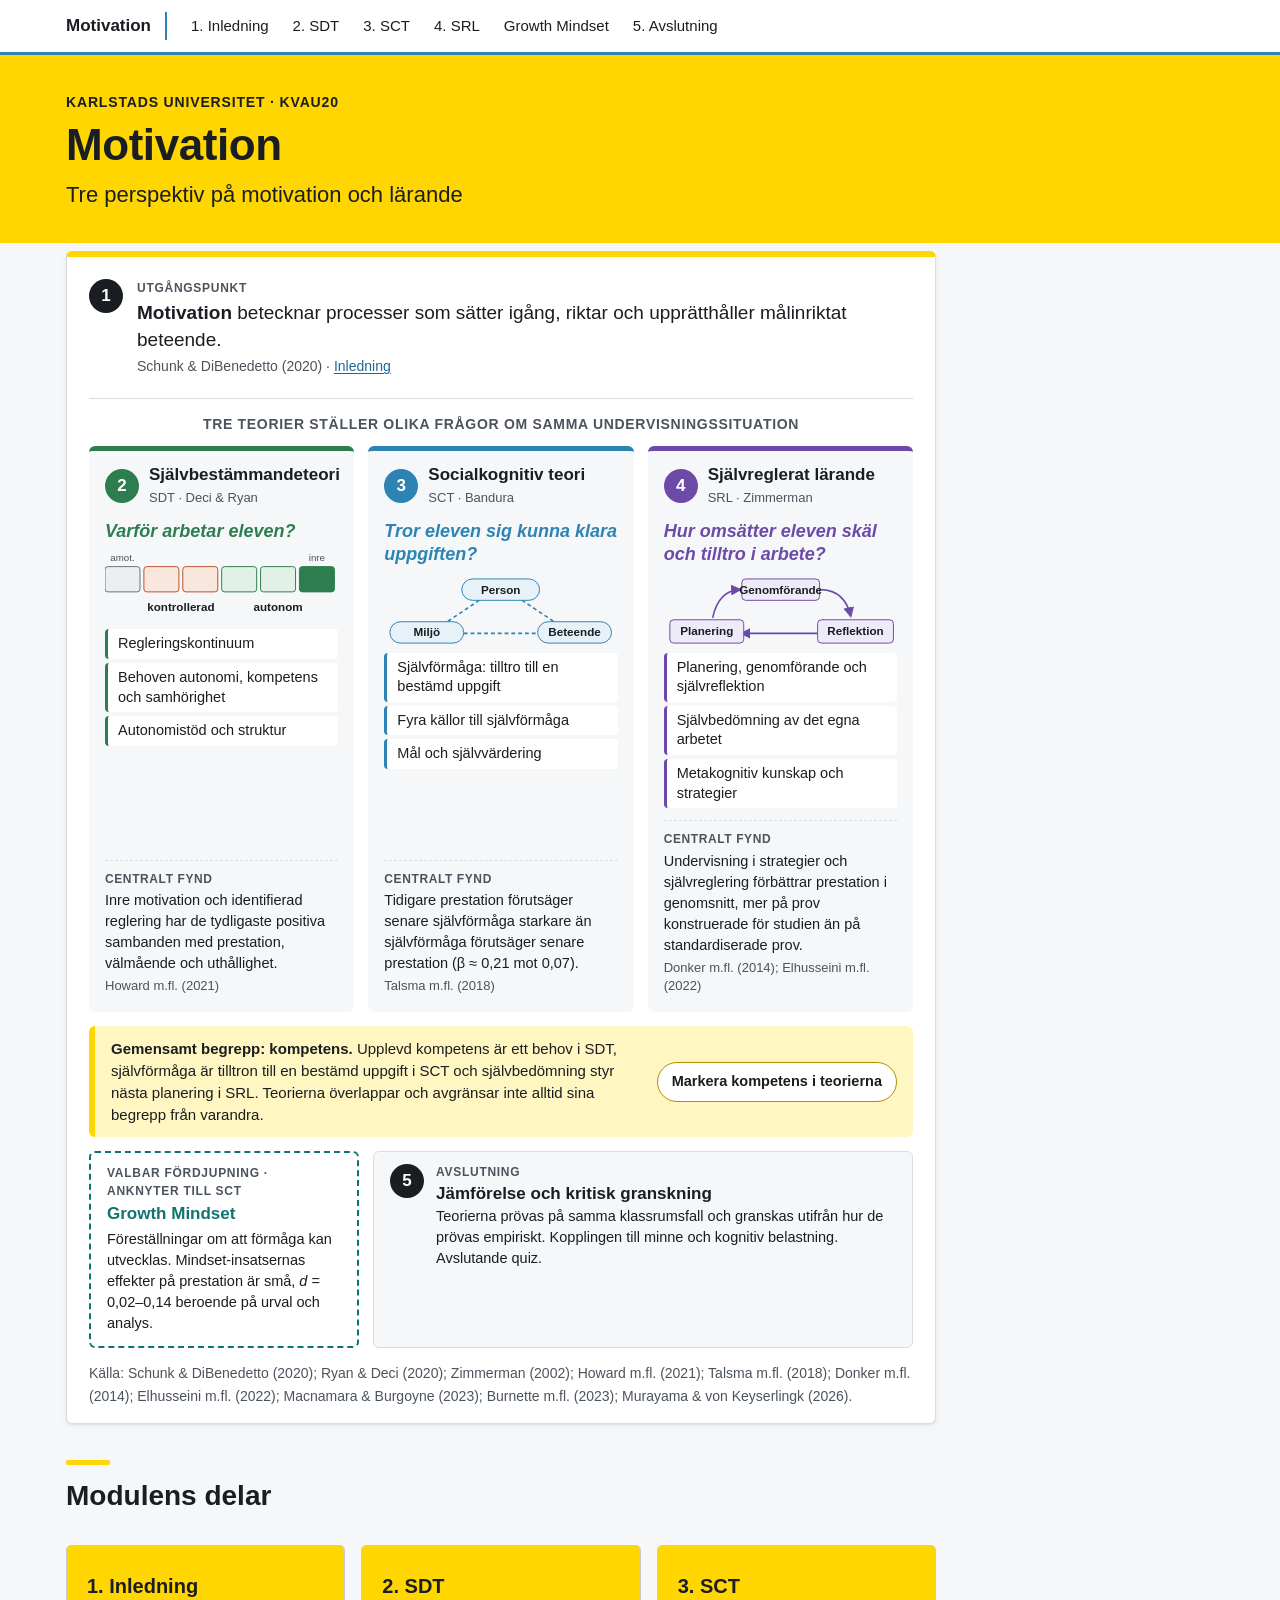
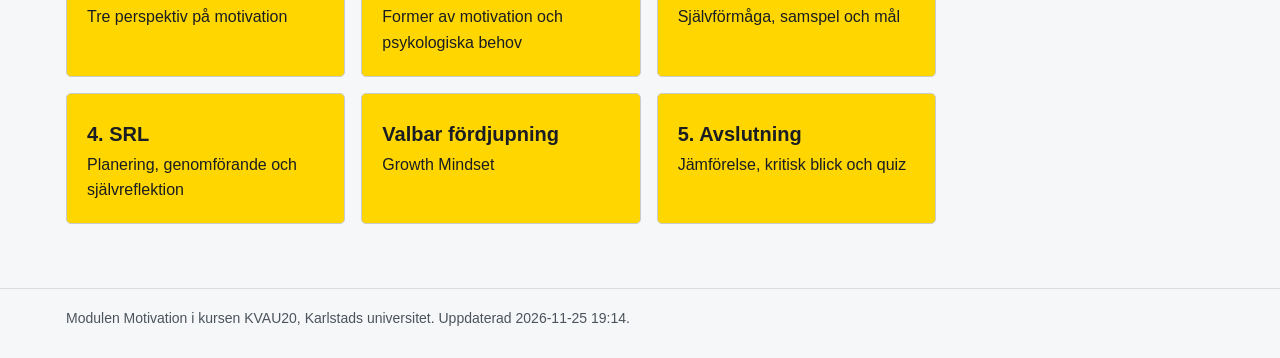
==== commit f480f69e: "Quiz: en fråga åt gången, blandade svarsalternativ Co-Authored-By: Claude Opus 5.5 <noreply@anthropi" ====
--- a/index.html
+++ b/index.html
@@ -6,7 +6,7 @@
 <meta name="robots" content="noindex, nofollow">
 <meta name="color-scheme" content="only light">
 <title>Motivation</title>
-<link rel="stylesheet" href="assets/stil.css?v=a5f472f8">
+<link rel="stylesheet" href="assets/stil.css?v=acad4ff3">
 </head>
 <body>
 <a class="sr" href="#innehall">Till innehållet</a>
@@ -131,7 +131,7 @@
 <h2 class="rutor-rubrik">Modulens delar</h2>
 <div class="rutor"><a class="ruta" href="inledning.html"><h2>1. Inledning</h2><p>Tre perspektiv på motivation</p></a><a class="ruta" href="sdt.html"><h2>2. SDT</h2><p>Former av motivation och psykologiska behov</p></a><a class="ruta" href="sct.html"><h2>3. SCT</h2><p>Självförmåga, samspel och mål</p></a><a class="ruta" href="srl.html"><h2>4. SRL</h2><p>Planering, genomförande och självreflektion</p></a><a class="ruta" href="growth-mindset.html"><h2>Valbar fördjupning</h2><p>Growth Mindset</p></a><a class="ruta" href="avslutning.html"><h2>5. Avslutning</h2><p>Jämförelse, kritisk blick och quiz</p></a></div>
 </main></div>
-<footer class="fot"><div>Modulen Motivation i kursen KVAU20, Karlstads universitet. <span class="fot-tid">Uppdaterad 2026-11-25 19:11.</span></div></footer>
-<script src="assets/sida.js?v=60158f55" defer></script>
+<footer class="fot"><div>Modulen Motivation i kursen KVAU20, Karlstads universitet. <span class="fot-tid">Uppdaterad 2026-11-25 19:14.</span></div></footer>
+<script src="assets/sida.js?v=579637fa" defer></script>
 </body>
 </html>
--- a/assets/stil.css
+++ b/assets/stil.css
@@ -381,8 +381,6 @@
 
 /* Länkar i flikar till avsnitt */
 .till-avsnitt { display: inline-block; margin-top: 4px; font-weight: 600; }
-.quiz-status > span { flex: 1; }
-.quiz-status button[hidden] { display: none; }
 
 /* Smala skärmar: vägmodell och cirkel */
 @media (max-width: 560px) {
@@ -613,3 +611,21 @@
 .portal a.portal-nr:hover { background: var(--bla); }
 .portal-mini { max-width: 300px; display: block; margin-left: auto; margin-right: auto; }
 .fot-tid { color: var(--text-2); }
+
+/* ---------- Quiz: en fråga åt gången ---------- */
+.quiz { gap: 10px; max-width: 760px; }
+.quiz-huvud { display: grid; grid-template-columns: 1fr auto; gap: 6px 12px; align-items: center; font-weight: 600; font-size: 15px; }
+.quiz-huvud[hidden] { display: none; }
+.quiz-poang { color: var(--text-2); }
+.quiz-framsteg { grid-column: 1 / -1; height: 6px; border-radius: 3px; background: var(--linje); overflow: hidden; }
+.quiz-framsteg > div { height: 100%; width: 0; background: var(--bla); transition: width .3s ease; }
+.quiz-fraga { padding: 20px 22px; }
+.quiz-fraga:focus { outline: none; }
+.quiz-fraga h3 { font-size: 18px; margin: 0 0 14px; }
+.quiz-svar p { margin: 14px 0 0; }
+.quiz-nasta, .quiz-knappar button { font: inherit; font-size: 15px; font-weight: 600; cursor: pointer; margin-top: 14px; padding: 8px 18px; border-radius: 999px; border: 1px solid var(--bla); background: var(--bla); color: #fff; }
+.quiz-knappar { display: flex; flex-wrap: wrap; gap: 8px; }
+.quiz-knappar button:not(.quiz-nasta) { background: var(--yta); color: var(--text); border-color: var(--linje); }
+.quiz-etikett { margin: 0; font-size: 12px; font-weight: 700; letter-spacing: .06em; text-transform: uppercase; color: var(--text-2); }
+.quiz-resultat { margin: 4px 0 6px; font-size: 28px; font-weight: 800; }
+@media (prefers-reduced-motion: reduce) { .quiz-framsteg > div { transition: none; } }
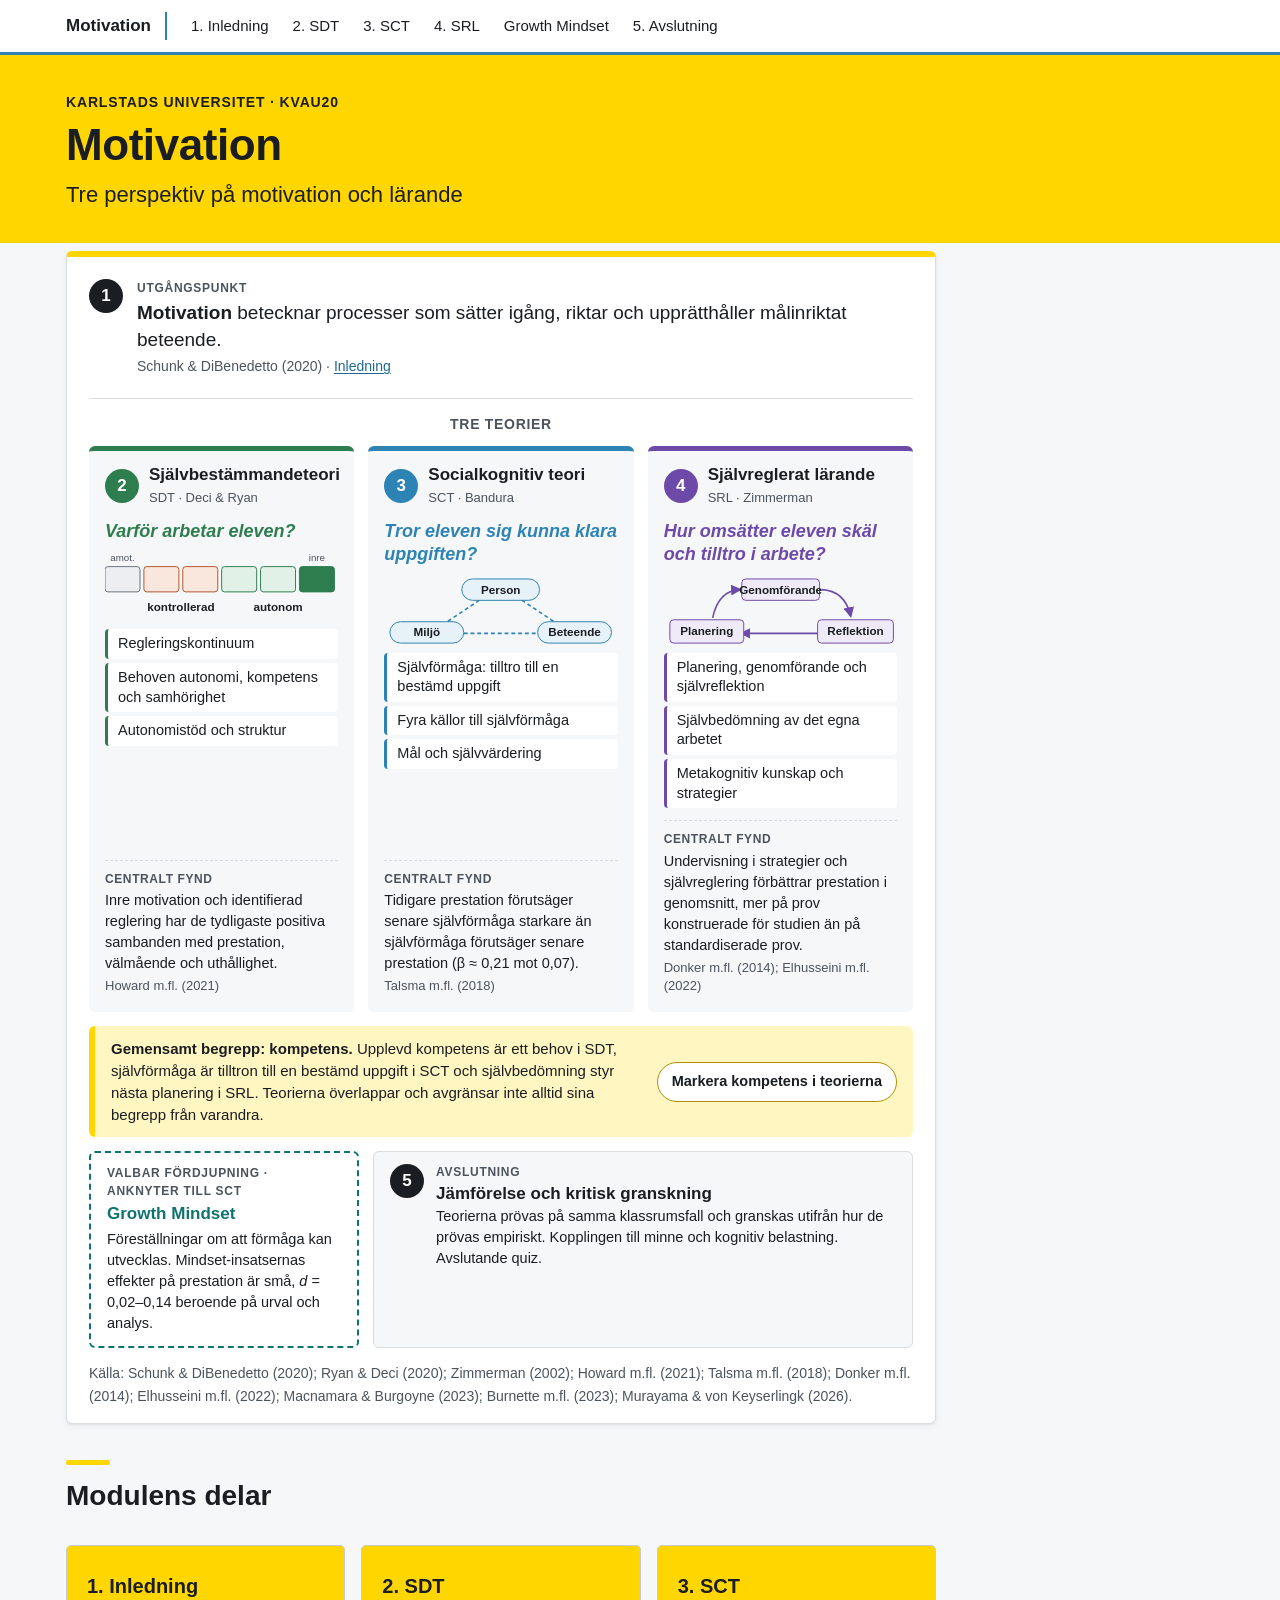
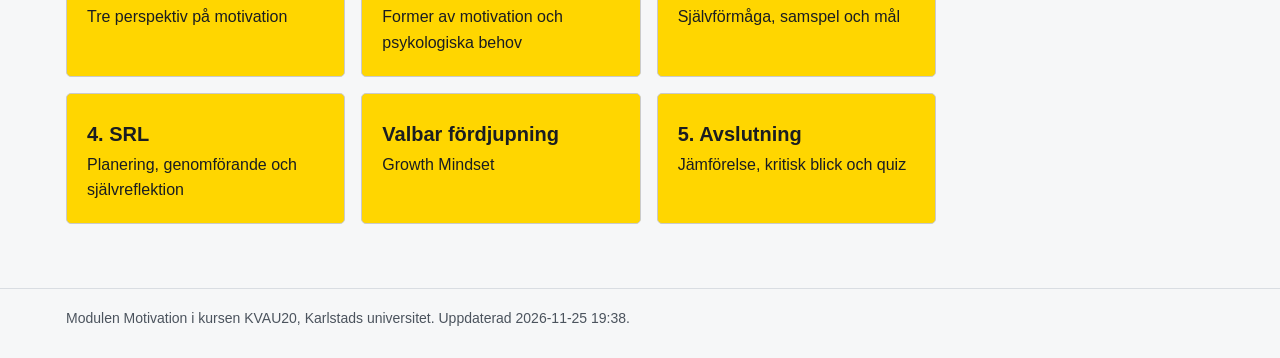
==== commit f10955cc: "Portal: rubriken Tre teorier Co-Authored-By: Claude Opus 5.5 <noreply@anthropic.com>" ====
--- a/index.html
+++ b/index.html
@@ -27,7 +27,7 @@
 </div>
 </div>
 
-<p class="portal-led">Tre teorier ställer olika frågor om samma undervisningssituation</p>
+<p class="portal-led">Tre teorier</p>
 
 <div class="portal-teorier">
 
@@ -131,7 +131,7 @@
 <h2 class="rutor-rubrik">Modulens delar</h2>
 <div class="rutor"><a class="ruta" href="inledning.html"><h2>1. Inledning</h2><p>Tre perspektiv på motivation</p></a><a class="ruta" href="sdt.html"><h2>2. SDT</h2><p>Former av motivation och psykologiska behov</p></a><a class="ruta" href="sct.html"><h2>3. SCT</h2><p>Självförmåga, samspel och mål</p></a><a class="ruta" href="srl.html"><h2>4. SRL</h2><p>Planering, genomförande och självreflektion</p></a><a class="ruta" href="growth-mindset.html"><h2>Valbar fördjupning</h2><p>Growth Mindset</p></a><a class="ruta" href="avslutning.html"><h2>5. Avslutning</h2><p>Jämförelse, kritisk blick och quiz</p></a></div>
 </main></div>
-<footer class="fot"><div>Modulen Motivation i kursen KVAU20, Karlstads universitet. <span class="fot-tid">Uppdaterad 2026-11-25 19:14.</span></div></footer>
+<footer class="fot"><div>Modulen Motivation i kursen KVAU20, Karlstads universitet. <span class="fot-tid">Uppdaterad 2026-11-25 19:38.</span></div></footer>
 <script src="assets/sida.js?v=579637fa" defer></script>
 </body>
 </html>
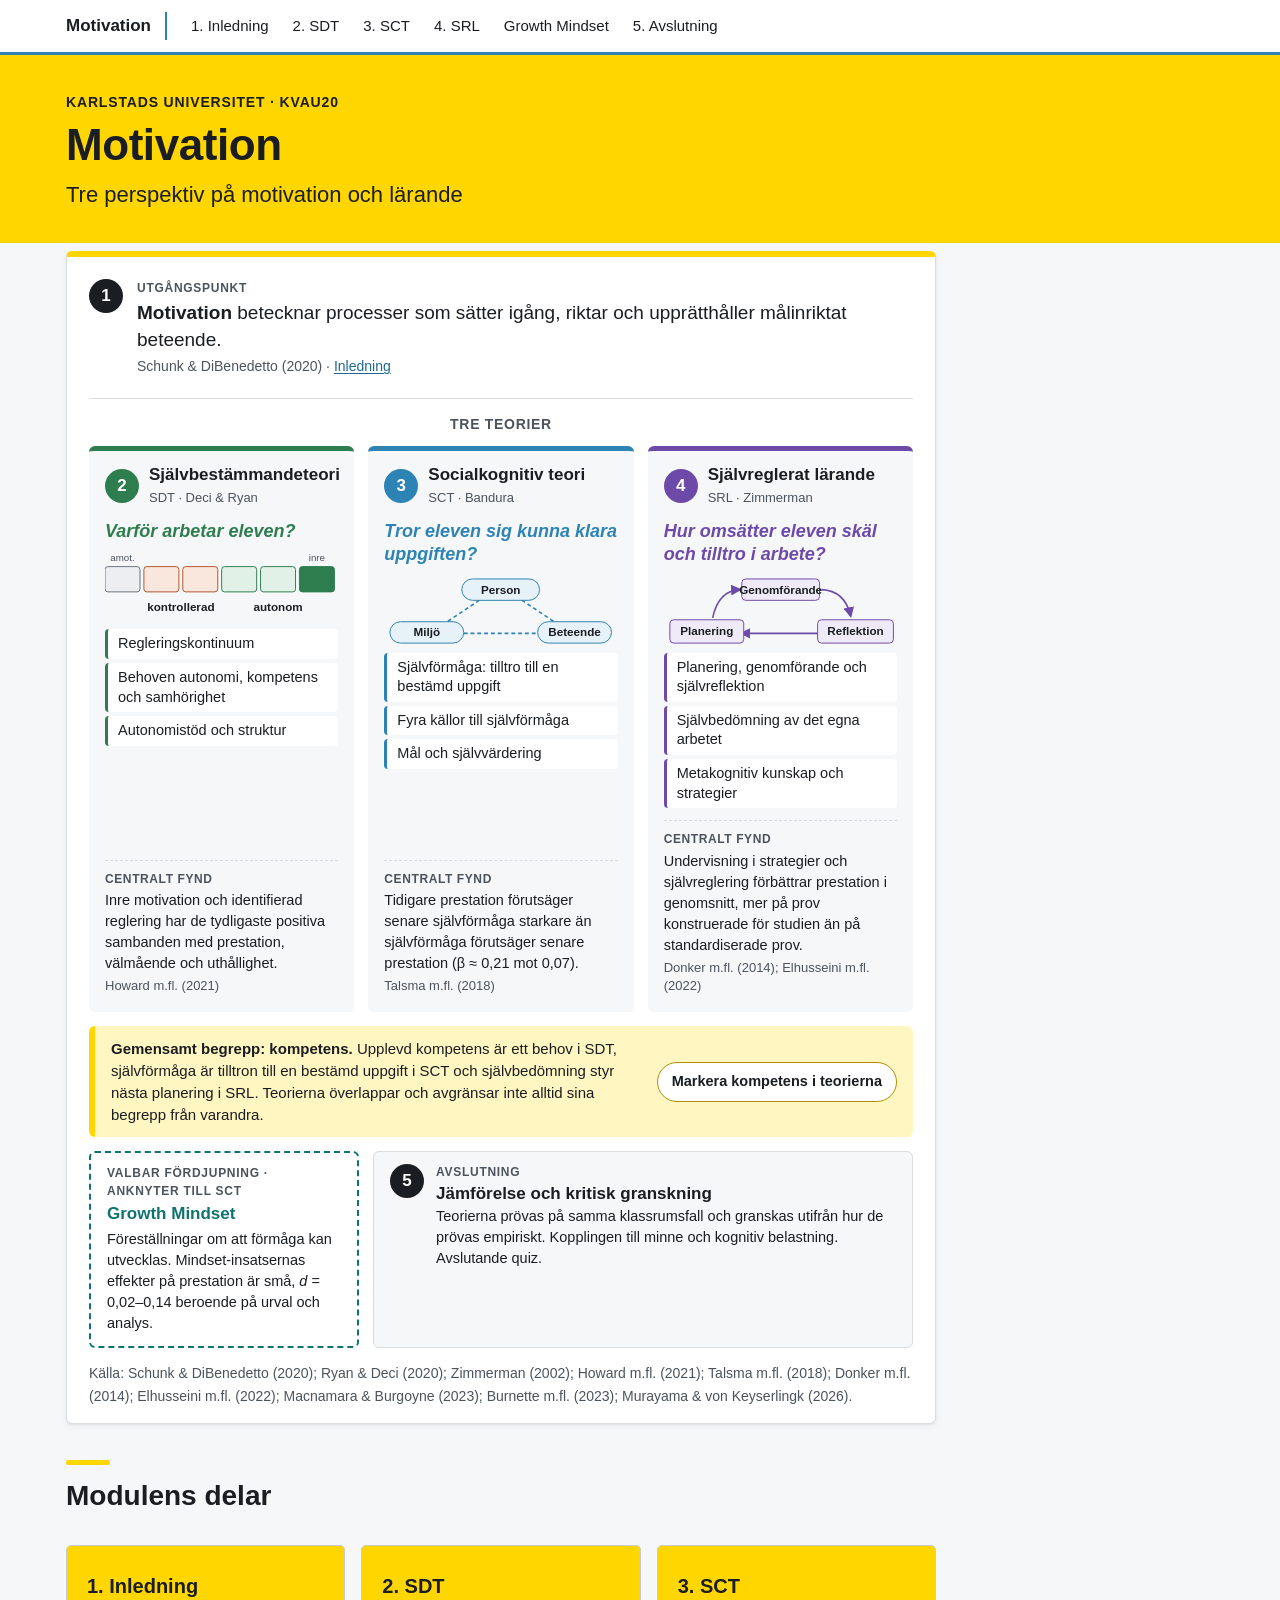
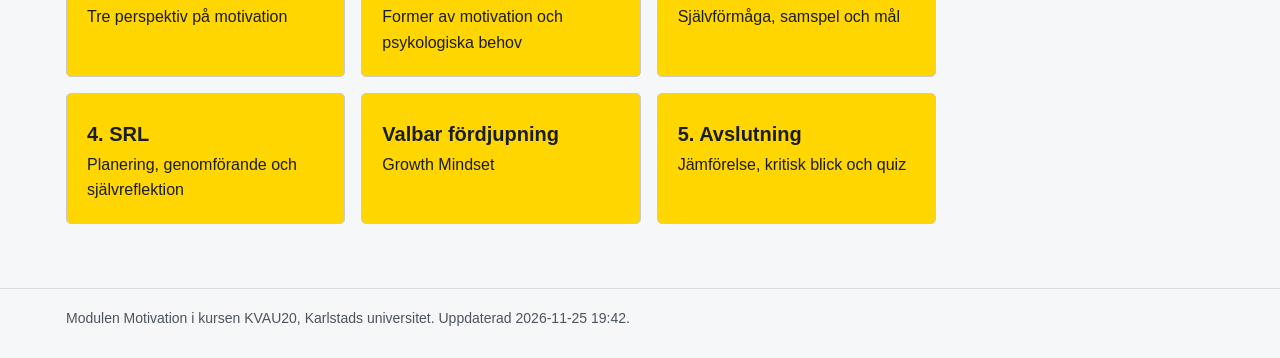
==== commit 1504fa40: "Inledning: rubriken Modul: motivation Co-Authored-By: Claude Opus 5.5 <noreply@anthropic.com>" ====
--- a/index.html
+++ b/index.html
@@ -131,7 +131,7 @@
 <h2 class="rutor-rubrik">Modulens delar</h2>
 <div class="rutor"><a class="ruta" href="inledning.html"><h2>1. Inledning</h2><p>Tre perspektiv på motivation</p></a><a class="ruta" href="sdt.html"><h2>2. SDT</h2><p>Former av motivation och psykologiska behov</p></a><a class="ruta" href="sct.html"><h2>3. SCT</h2><p>Självförmåga, samspel och mål</p></a><a class="ruta" href="srl.html"><h2>4. SRL</h2><p>Planering, genomförande och självreflektion</p></a><a class="ruta" href="growth-mindset.html"><h2>Valbar fördjupning</h2><p>Growth Mindset</p></a><a class="ruta" href="avslutning.html"><h2>5. Avslutning</h2><p>Jämförelse, kritisk blick och quiz</p></a></div>
 </main></div>
-<footer class="fot"><div>Modulen Motivation i kursen KVAU20, Karlstads universitet. <span class="fot-tid">Uppdaterad 2026-11-25 19:38.</span></div></footer>
+<footer class="fot"><div>Modulen Motivation i kursen KVAU20, Karlstads universitet. <span class="fot-tid">Uppdaterad 2026-11-25 19:42.</span></div></footer>
 <script src="assets/sida.js?v=579637fa" defer></script>
 </body>
 </html>
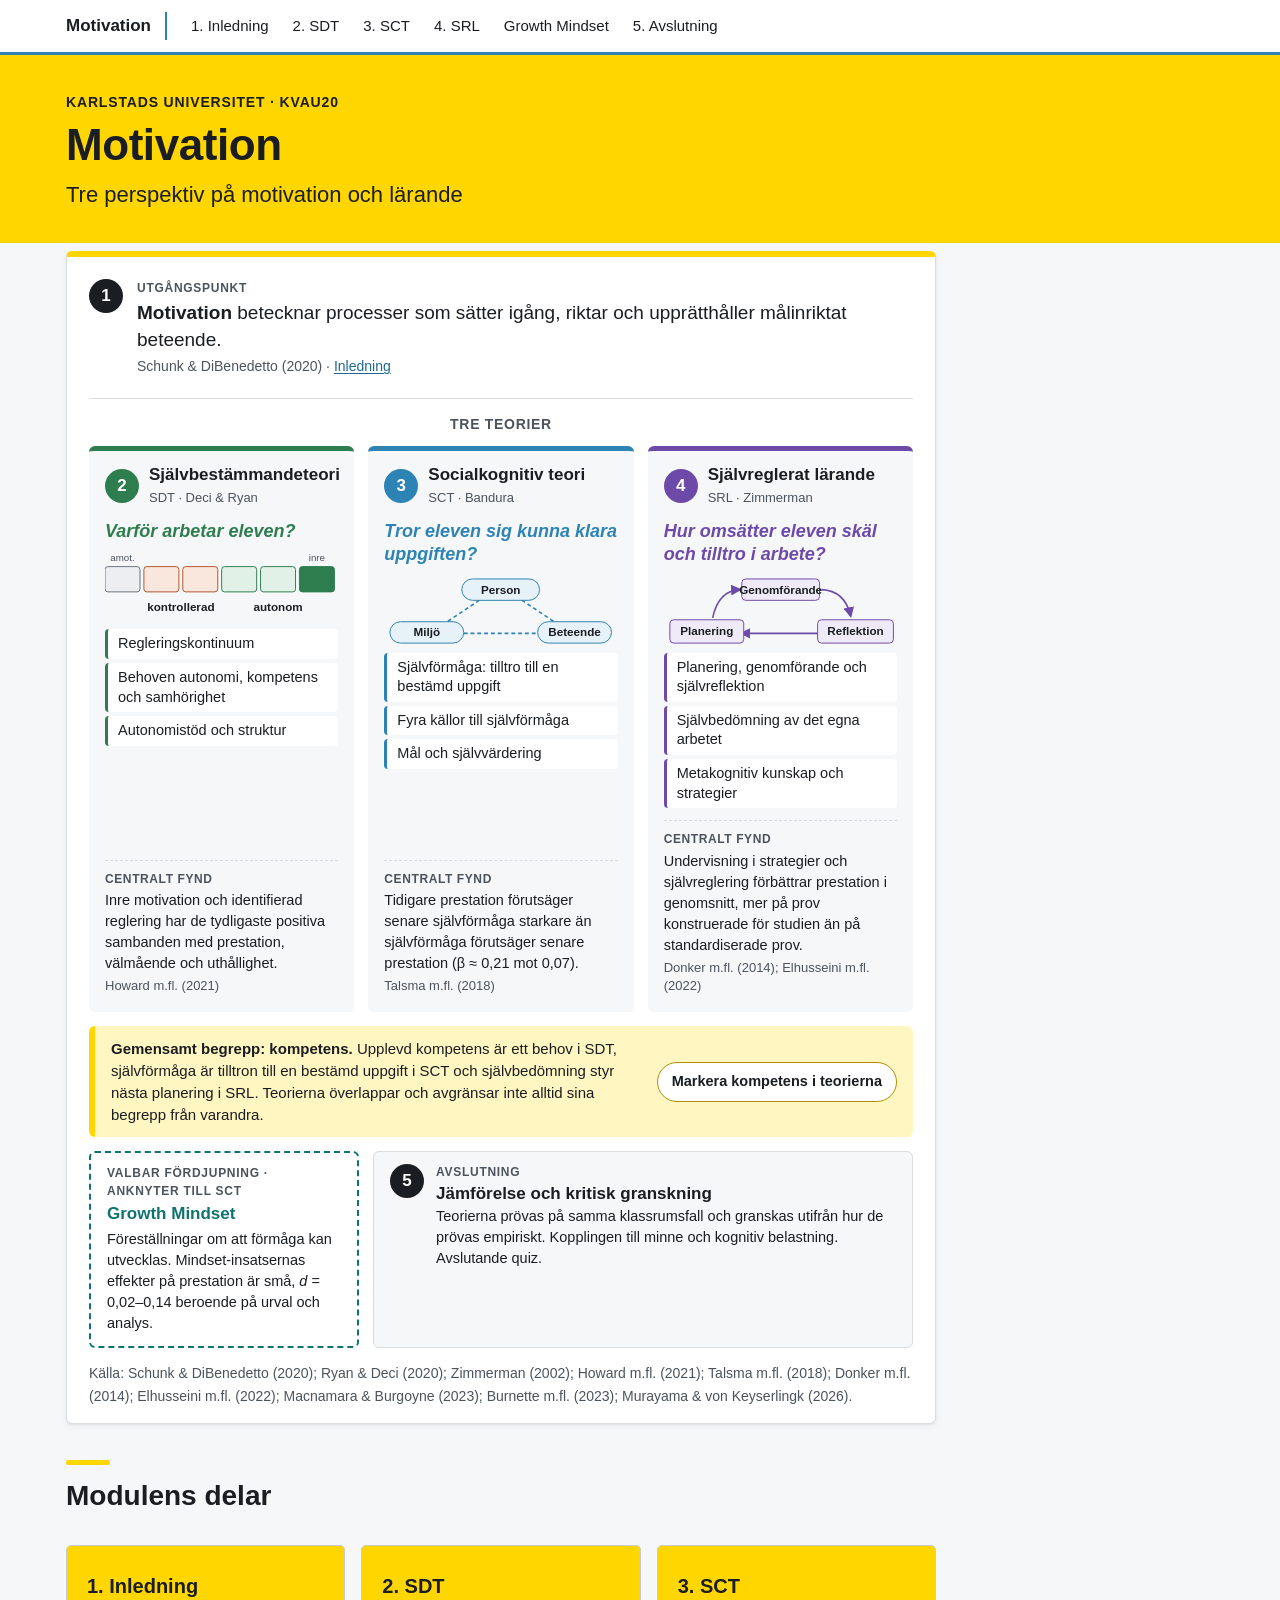
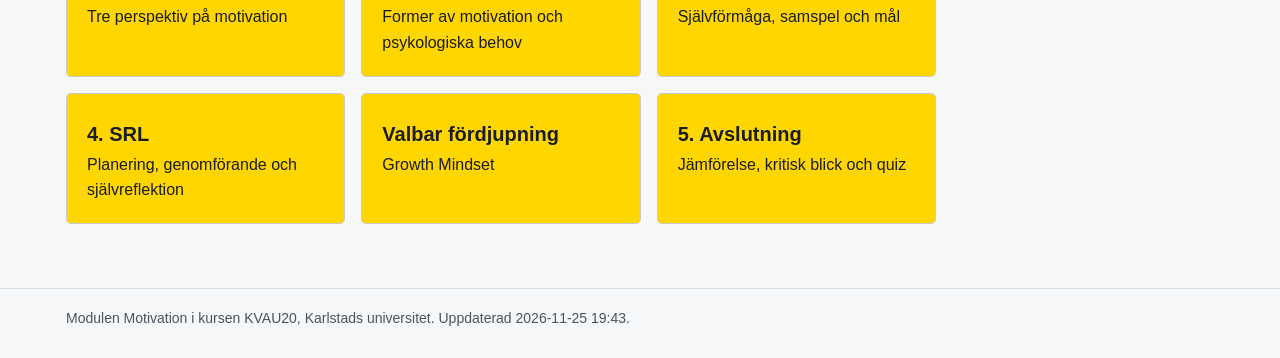
==== commit 7ce27762: "SRL: ta bort mening i evidensläget Co-Authored-By: Claude Opus 5.5 <noreply@anthropic.com>" ====
--- a/index.html
+++ b/index.html
@@ -131,7 +131,7 @@
 <h2 class="rutor-rubrik">Modulens delar</h2>
 <div class="rutor"><a class="ruta" href="inledning.html"><h2>1. Inledning</h2><p>Tre perspektiv på motivation</p></a><a class="ruta" href="sdt.html"><h2>2. SDT</h2><p>Former av motivation och psykologiska behov</p></a><a class="ruta" href="sct.html"><h2>3. SCT</h2><p>Självförmåga, samspel och mål</p></a><a class="ruta" href="srl.html"><h2>4. SRL</h2><p>Planering, genomförande och självreflektion</p></a><a class="ruta" href="growth-mindset.html"><h2>Valbar fördjupning</h2><p>Growth Mindset</p></a><a class="ruta" href="avslutning.html"><h2>5. Avslutning</h2><p>Jämförelse, kritisk blick och quiz</p></a></div>
 </main></div>
-<footer class="fot"><div>Modulen Motivation i kursen KVAU20, Karlstads universitet. <span class="fot-tid">Uppdaterad 2026-11-25 19:42.</span></div></footer>
+<footer class="fot"><div>Modulen Motivation i kursen KVAU20, Karlstads universitet. <span class="fot-tid">Uppdaterad 2026-11-25 19:43.</span></div></footer>
 <script src="assets/sida.js?v=579637fa" defer></script>
 </body>
 </html>
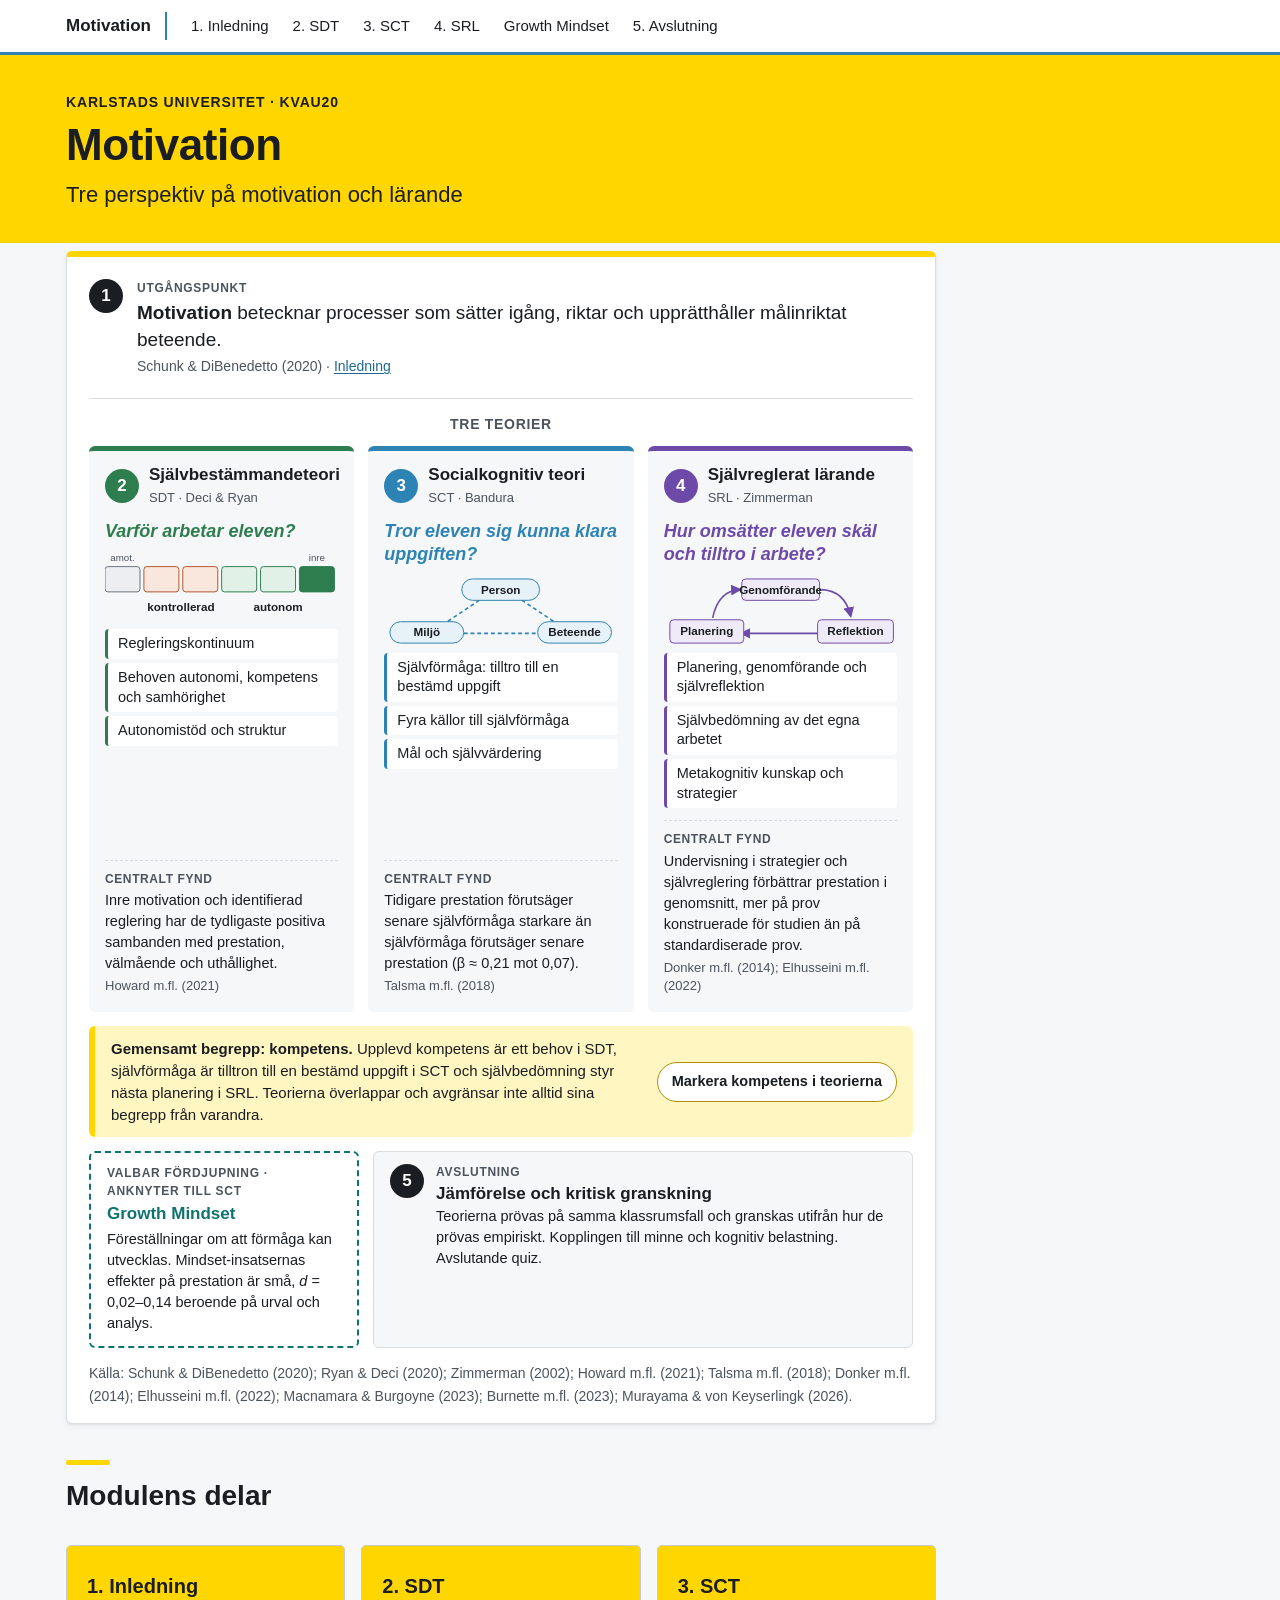
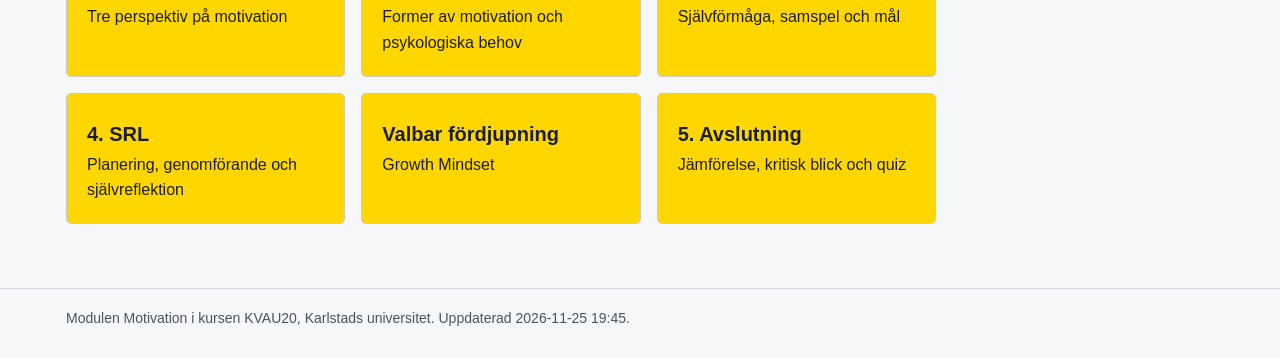
==== commit 816ba725: "Avslutning: portalfiguren överst Co-Authored-By: Claude Opus 5.5 <noreply@anthropic.com>" ====
--- a/index.html
+++ b/index.html
@@ -131,7 +131,7 @@
 <h2 class="rutor-rubrik">Modulens delar</h2>
 <div class="rutor"><a class="ruta" href="inledning.html"><h2>1. Inledning</h2><p>Tre perspektiv på motivation</p></a><a class="ruta" href="sdt.html"><h2>2. SDT</h2><p>Former av motivation och psykologiska behov</p></a><a class="ruta" href="sct.html"><h2>3. SCT</h2><p>Självförmåga, samspel och mål</p></a><a class="ruta" href="srl.html"><h2>4. SRL</h2><p>Planering, genomförande och självreflektion</p></a><a class="ruta" href="growth-mindset.html"><h2>Valbar fördjupning</h2><p>Growth Mindset</p></a><a class="ruta" href="avslutning.html"><h2>5. Avslutning</h2><p>Jämförelse, kritisk blick och quiz</p></a></div>
 </main></div>
-<footer class="fot"><div>Modulen Motivation i kursen KVAU20, Karlstads universitet. <span class="fot-tid">Uppdaterad 2026-11-25 19:43.</span></div></footer>
+<footer class="fot"><div>Modulen Motivation i kursen KVAU20, Karlstads universitet. <span class="fot-tid">Uppdaterad 2026-11-25 19:45.</span></div></footer>
 <script src="assets/sida.js?v=579637fa" defer></script>
 </body>
 </html>
